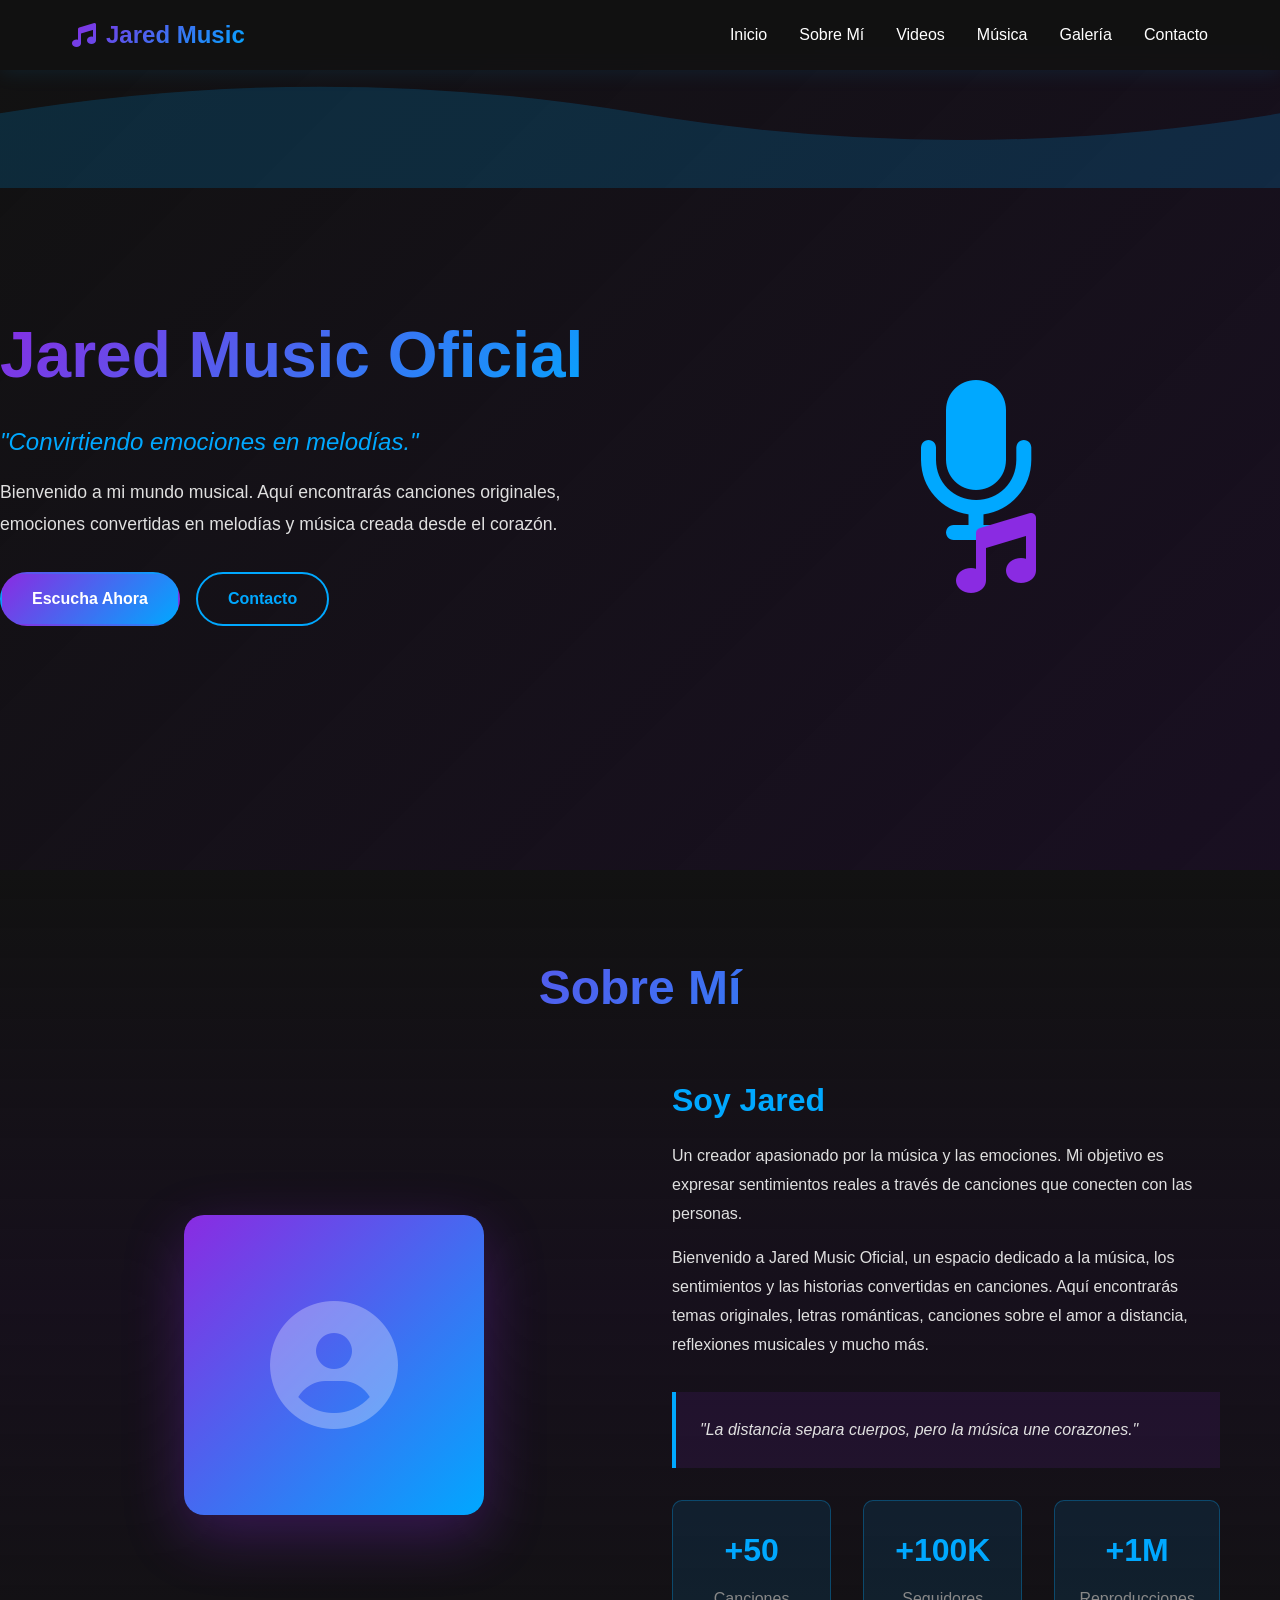
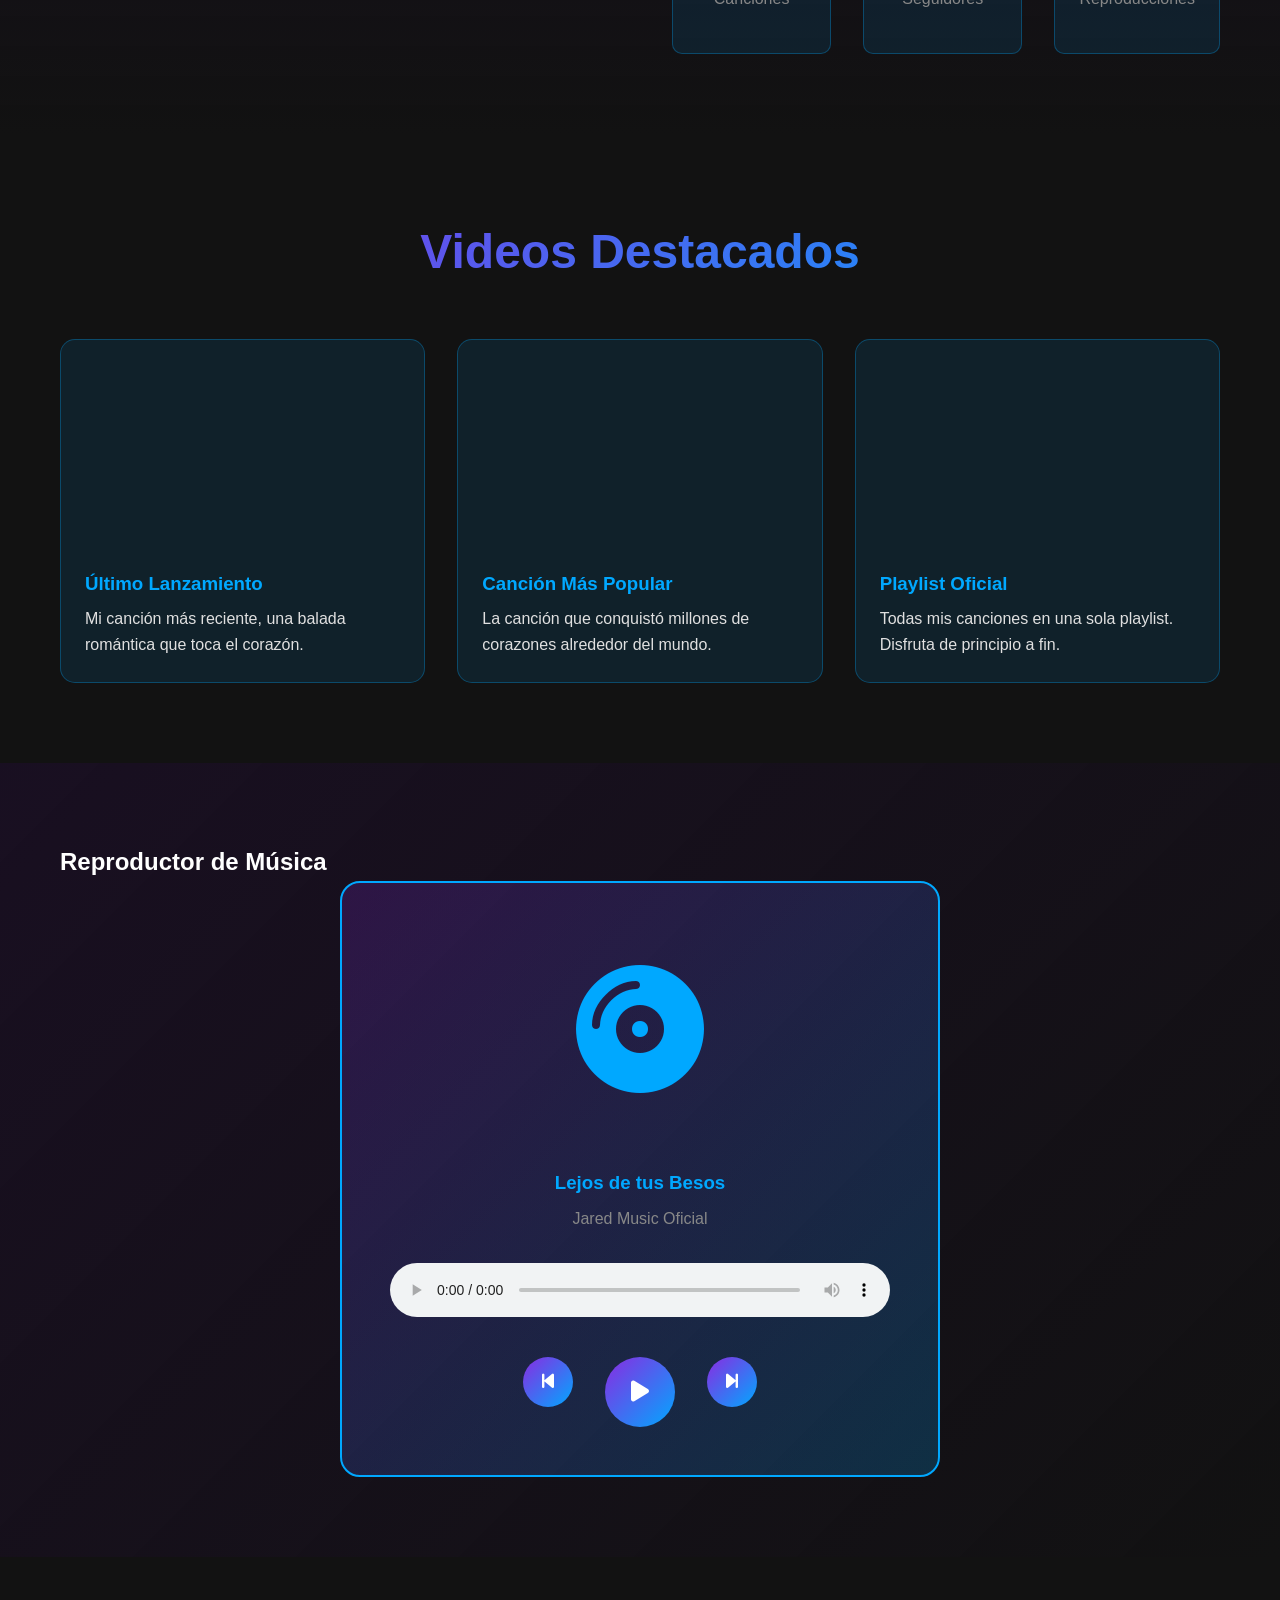
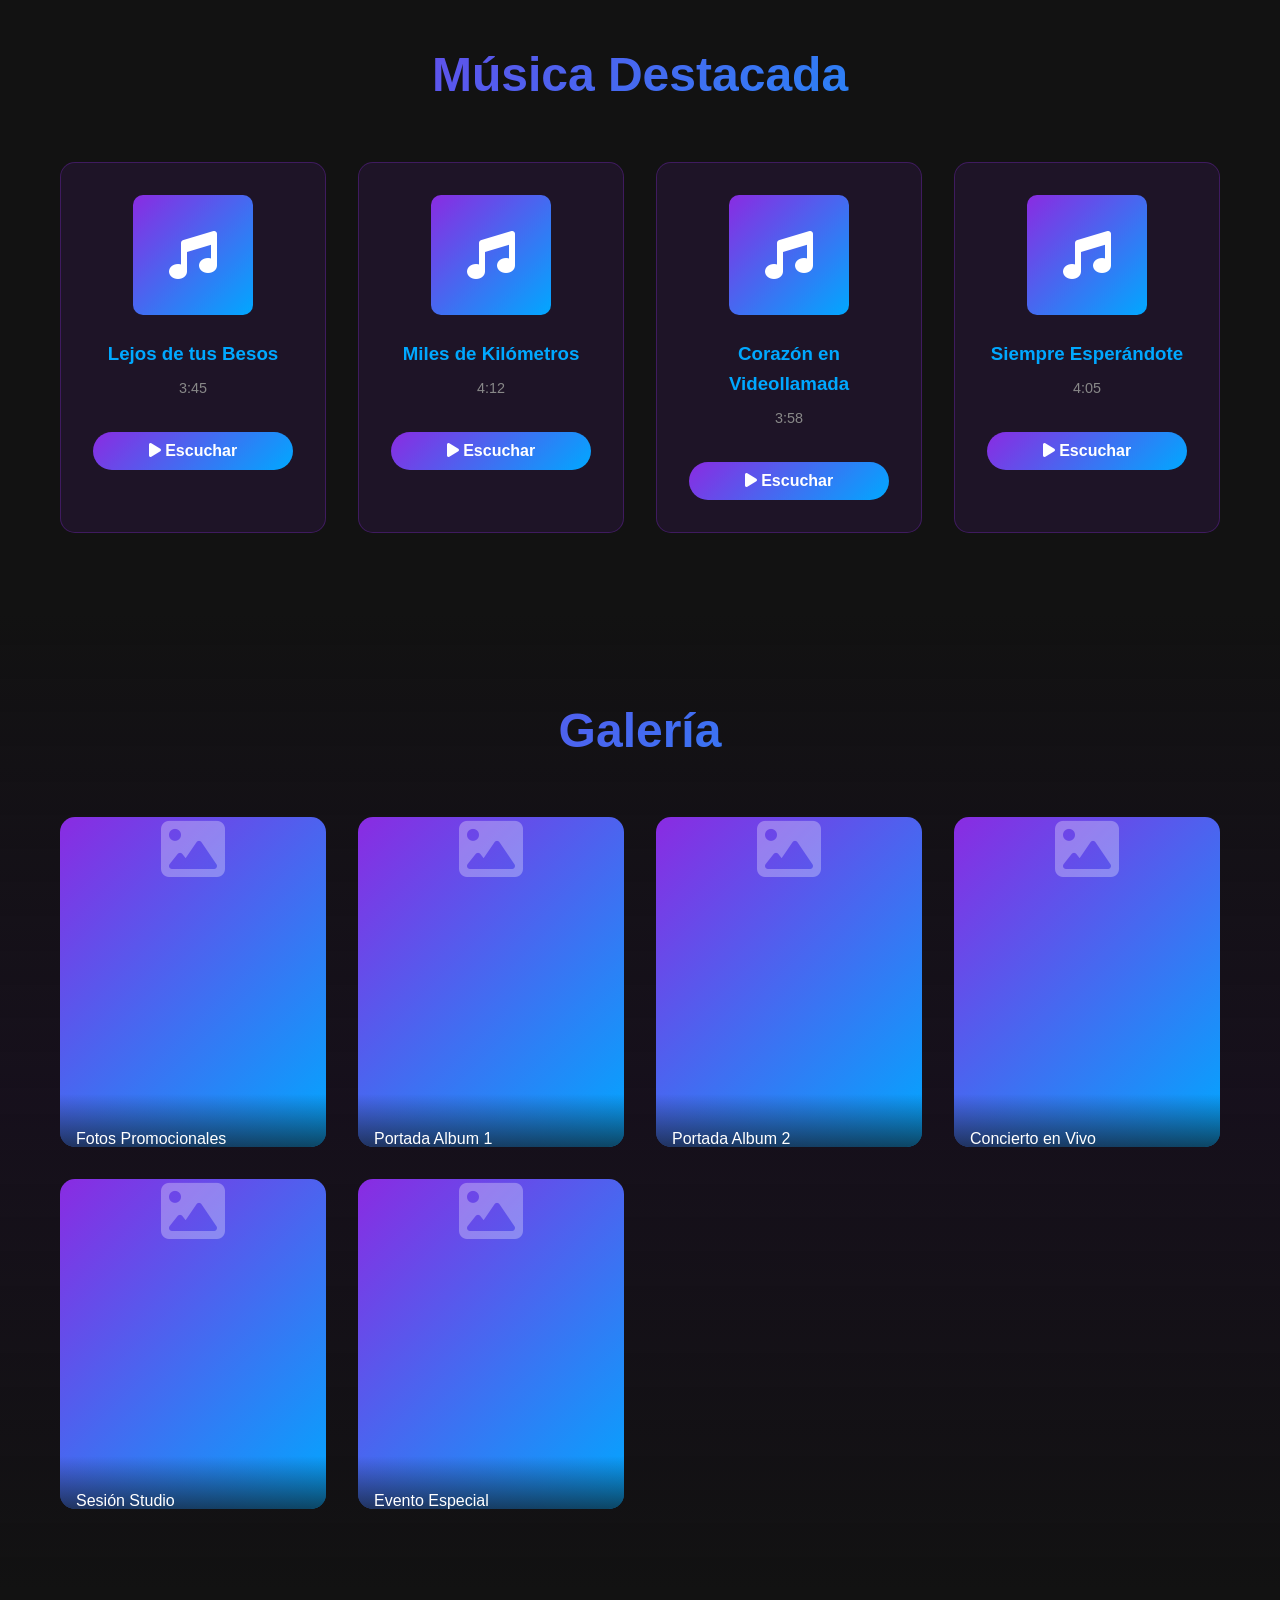
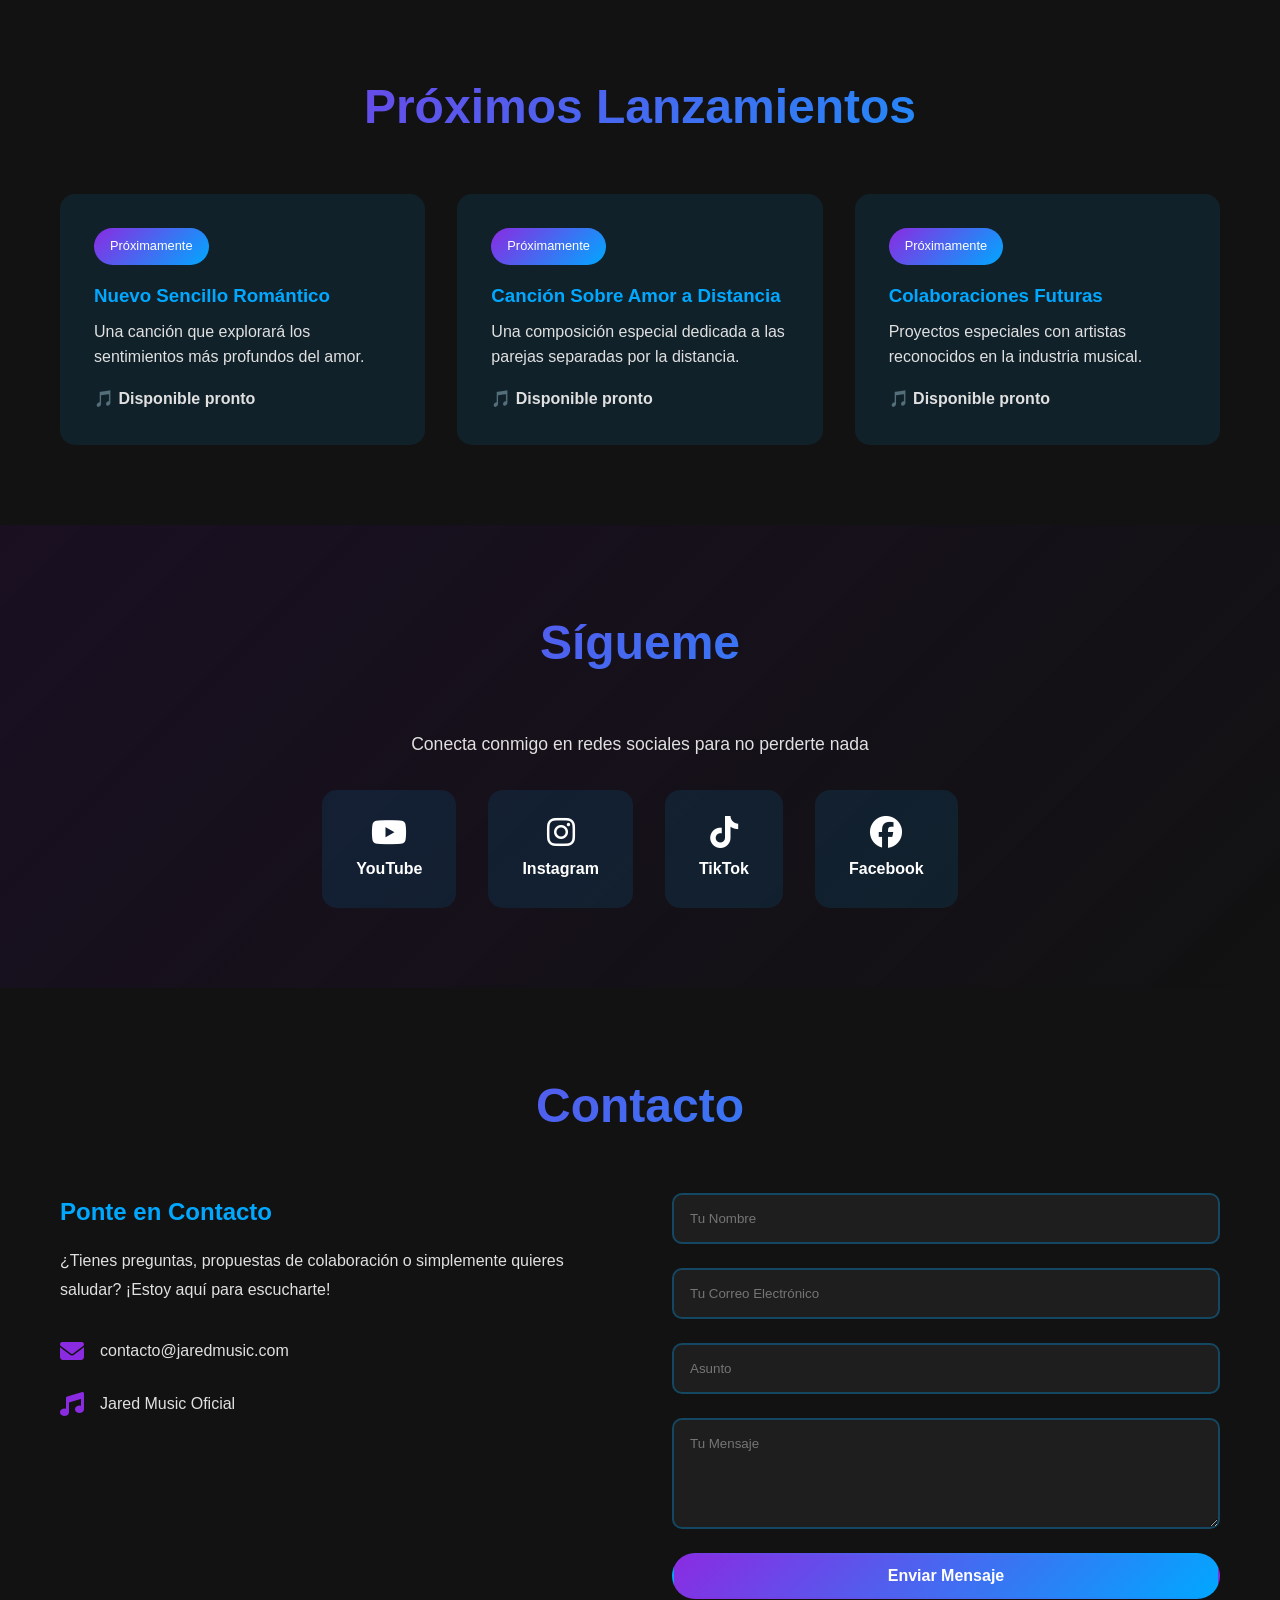
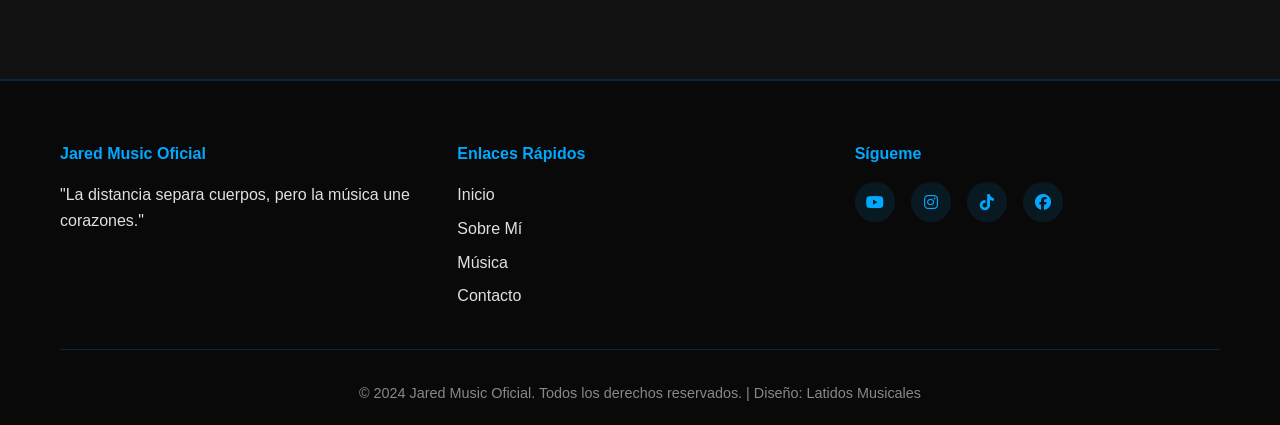
==== jared-music/index.html @ 1f9217c1 "feat: Crear página web completa de Jared Music Oficial con todas las secciones" ====
<!DOCTYPE html>
<html lang="es">
<head>
    <meta charset="UTF-8">
    <meta name="viewport" content="width=device-width, initial-scale=1.0">
    <meta name="description" content="Jared Music Oficial - Convirtiendo emociones en melodías. Música romántica y emotiva.">
    <meta name="keywords" content="música, canciones románticas, jared music, emociones, melodías">
    <meta name="author" content="Jared Music Oficial">
    <meta property="og:title" content="Jared Music Oficial">
    <meta property="og:description" content="Bienvenido a Jared Music Oficial. Un lugar donde cada canción cuenta una historia.">
    <meta property="og:type" content="website">
    <title>Jared Music Oficial - Convirtiendo Emociones en Melodías</title>
    <link rel="stylesheet" href="styles.css">
    <link rel="stylesheet" href="https://cdnjs.cloudflare.com/ajax/libs/font-awesome/6.4.0/css/all.min.css">
</head>
<body>
    <!-- NAVEGACIÓN -->
    <nav class="navbar">
        <div class="navbar-container">
            <div class="logo">
                <i class="fas fa-music"></i>
                <span>Jared Music</span>
            </div>
            <div class="menu-toggle" id="menuToggle">
                <span></span>
                <span></span>
                <span></span>
            </div>
            <ul class="nav-menu" id="navMenu">
                <li><a href="#inicio" class="nav-link">Inicio</a></li>
                <li><a href="#sobre-mi" class="nav-link">Sobre Mí</a></li>
                <li><a href="#videos" class="nav-link">Videos</a></li>
                <li><a href="#musica" class="nav-link">Música</a></li>
                <li><a href="#galeria" class="nav-link">Galería</a></li>
                <li><a href="#contacto" class="nav-link">Contacto</a></li>
            </ul>
        </div>
    </nav>

    <!-- SECCIÓN INICIO -->
    <section id="inicio" class="hero">
        <div class="hero-content">
            <div class="hero-text">
                <h1 class="title">Jared Music Oficial</h1>
                <p class="subtitle">"Convirtiendo emociones en melodías."</p>
                <p class="description">Bienvenido a mi mundo musical. Aquí encontrarás canciones originales, emociones convertidas en melodías y música creada desde el corazón.</p>
                <div class="hero-buttons">
                    <a href="#musica" class="btn btn-primary">Escucha Ahora</a>
                    <a href="#contacto" class="btn btn-secondary">Contacto</a>
                </div>
            </div>
            <div class="hero-visual">
                <div class="music-logo">
                    <i class="fas fa-microphone"></i>
                    <i class="fas fa-music"></i>
                </div>
            </div>
        </div>
        <div class="hero-animation">
            <div class="wave"></div>
            <div class="wave"></div>
            <div class="wave"></div>
        </div>
    </section>

    <!-- SECCIÓN SOBRE MÍ -->
    <section id="sobre-mi" class="about">
        <div class="container">
            <h2>Sobre Mí</h2>
            <div class="about-content">
                <div class="about-image">
                    <div class="placeholder-image">
                        <i class="fas fa-user-circle"></i>
                    </div>
                </div>
                <div class="about-text">
                    <h3>Soy Jared</h3>
                    <p>Un creador apasionado por la música y las emociones. Mi objetivo es expresar sentimientos reales a través de canciones que conecten con las personas.</p>
                    <p>Bienvenido a Jared Music Oficial, un espacio dedicado a la música, los sentimientos y las historias convertidas en canciones. Aquí encontrarás temas originales, letras románticas, canciones sobre el amor a distancia, reflexiones musicales y mucho más.</p>
                    <p class="quote">"La distancia separa cuerpos, pero la música une corazones."</p>
                    <div class="stats">
                        <div class="stat">
                            <h4>+50</h4>
                            <p>Canciones</p>
                        </div>
                        <div class="stat">
                            <h4>+100K</h4>
                            <p>Seguidores</p>
                        </div>
                        <div class="stat">
                            <h4>+1M</h4>
                            <p>Reproducciones</p>
                        </div>
                    </div>
                </div>
            </div>
        </div>
    </section>

    <!-- SECCIÓN VIDEOS DE YOUTUBE -->
    <section id="videos" class="videos">
        <div class="container">
            <h2>Videos Destacados</h2>
            <div class="videos-grid">
                <div class="video-card">
                    <div class="video-wrapper">
                        <iframe width="100%" height="315" src="https://www.youtube.com/embed/dQw4w9WgXcQ" title="Último Lanzamiento" frameborder="0" allow="accelerometer; autoplay; clipboard-write; encrypted-media; gyroscope; picture-in-picture" allowfullscreen></iframe>
                    </div>
                    <h3>Último Lanzamiento</h3>
                    <p>Mi canción más reciente, una balada romántica que toca el corazón.</p>
                </div>
                <div class="video-card">
                    <div class="video-wrapper">
                        <iframe width="100%" height="315" src="https://www.youtube.com/embed/jNQXAC9IVRw" title="Canción Popular" frameborder="0" allow="accelerometer; autoplay; clipboard-write; encrypted-media; gyroscope; picture-in-picture" allowfullscreen></iframe>
                    </div>
                    <h3>Canción Más Popular</h3>
                    <p>La canción que conquistó millones de corazones alrededor del mundo.</p>
                </div>
                <div class="video-card">
                    <div class="video-wrapper">
                        <iframe width="100%" height="315" src="https://www.youtube.com/embed/9bZkp7q19f0" title="Playlist Oficial" frameborder="0" allow="accelerometer; autoplay; clipboard-write; encrypted-media; gyroscope; picture-in-picture" allowfullscreen></iframe>
                    </div>
                    <h3>Playlist Oficial</h3>
                    <p>Todas mis canciones en una sola playlist. Disfruta de principio a fin.</p>
                </div>
            </div>
        </div>
    </section>

    <!-- SECCIÓN REPRODUCTOR DE MÚSICA -->
    <section id="reproductor" class="music-player-section">
        <div class="container">
            <h2>Reproductor de Música</h2>
            <div class="music-player">
                <div class="player-cover">
                    <i class="fas fa-compact-disc"></i>
                </div>
                <div class="player-info">
                    <h3 id="songTitle">Selecciona una canción</h3>
                    <p id="artistName">Jared Music Oficial</p>
                </div>
                <audio id="audioPlayer" controls>
                    <source src="" type="audio/mpeg">
                    Tu navegador no soporta el elemento de audio.
                </audio>
                <div class="player-controls">
                    <button id="prevBtn" class="control-btn"><i class="fas fa-step-backward"></i></button>
                    <button id="playBtn" class="control-btn play-btn"><i class="fas fa-play"></i></button>
                    <button id="nextBtn" class="control-btn"><i class="fas fa-step-forward"></i></button>
                </div>
            </div>
        </div>
    </section>

    <!-- SECCIÓN MÚSICA DESTACADA -->
    <section id="musica" class="featured-music">
        <div class="container">
            <h2>Música Destacada</h2>
            <div class="music-grid">
                <div class="music-card">
                    <div class="music-cover">
                        <i class="fas fa-music"></i>
                    </div>
                    <h3>Lejos de tus Besos</h3>
                    <p class="duration">3:45</p>
                    <button class="btn btn-play" onclick="playSong('Lejos de tus Besos', 1)"><i class="fas fa-play"></i> Escuchar</button>
                </div>
                <div class="music-card">
                    <div class="music-cover">
                        <i class="fas fa-music"></i>
                    </div>
                    <h3>Miles de Kilómetros</h3>
                    <p class="duration">4:12</p>
                    <button class="btn btn-play" onclick="playSong('Miles de Kilómetros', 2)"><i class="fas fa-play"></i> Escuchar</button>
                </div>
                <div class="music-card">
                    <div class="music-cover">
                        <i class="fas fa-music"></i>
                    </div>
                    <h3>Corazón en Videollamada</h3>
                    <p class="duration">3:58</p>
                    <button class="btn btn-play" onclick="playSong('Corazón en Videollamada', 3)"><i class="fas fa-play"></i> Escuchar</button>
                </div>
                <div class="music-card">
                    <div class="music-cover">
                        <i class="fas fa-music"></i>
                    </div>
                    <h3>Siempre Esperándote</h3>
                    <p class="duration">4:05</p>
                    <button class="btn btn-play" onclick="playSong('Siempre Esperándote', 4)"><i class="fas fa-play"></i> Escuchar</button>
                </div>
            </div>
        </div>
    </section>

    <!-- SECCIÓN GALERÍA -->
    <section id="galeria" class="gallery">
        <div class="container">
            <h2>Galería</h2>
            <div class="gallery-grid">
                <div class="gallery-item">
                    <div class="gallery-image">
                        <i class="fas fa-image"></i>
                    </div>
                    <p>Fotos Promocionales</p>
                </div>
                <div class="gallery-item">
                    <div class="gallery-image">
                        <i class="fas fa-image"></i>
                    </div>
                    <p>Portada Album 1</p>
                </div>
                <div class="gallery-item">
                    <div class="gallery-image">
                        <i class="fas fa-image"></i>
                    </div>
                    <p>Portada Album 2</p>
                </div>
                <div class="gallery-item">
                    <div class="gallery-image">
                        <i class="fas fa-image"></i>
                    </div>
                    <p>Concierto en Vivo</p>
                </div>
                <div class="gallery-item">
                    <div class="gallery-image">
                        <i class="fas fa-image"></i>
                    </div>
                    <p>Sesión Studio</p>
                </div>
                <div class="gallery-item">
                    <div class="gallery-image">
                        <i class="fas fa-image"></i>
                    </div>
                    <p>Evento Especial</p>
                </div>
            </div>
        </div>
    </section>

    <!-- SECCIÓN PRÓXIMOS LANZAMIENTOS -->
    <section id="proximos" class="upcoming">
        <div class="container">
            <h2>Próximos Lanzamientos</h2>
            <div class="upcoming-grid">
                <div class="upcoming-card">
                    <div class="date">Próximamente</div>
                    <h3>Nuevo Sencillo Romántico</h3>
                    <p>Una canción que explorará los sentimientos más profundos del amor.</p>
                    <p class="coming-soon">🎵 Disponible pronto</p>
                </div>
                <div class="upcoming-card">
                    <div class="date">Próximamente</div>
                    <h3>Canción Sobre Amor a Distancia</h3>
                    <p>Una composición especial dedicada a las parejas separadas por la distancia.</p>
                    <p class="coming-soon">🎵 Disponible pronto</p>
                </div>
                <div class="upcoming-card">
                    <div class="date">Próximamente</div>
                    <h3>Colaboraciones Futuras</h3>
                    <p>Proyectos especiales con artistas reconocidos en la industria musical.</p>
                    <p class="coming-soon">🎵 Disponible pronto</p>
                </div>
            </div>
        </div>
    </section>

    <!-- SECCIÓN REDES SOCIALES -->
    <section id="redes" class="social">
        <div class="container">
            <h2>Sígueme</h2>
            <p class="subtitle">Conecta conmigo en redes sociales para no perderte nada</p>
            <div class="social-links">
                <a href="https://youtube.com" target="_blank" class="social-btn youtube">
                    <i class="fab fa-youtube"></i>
                    <span>YouTube</span>
                </a>
                <a href="https://instagram.com" target="_blank" class="social-btn instagram">
                    <i class="fab fa-instagram"></i>
                    <span>Instagram</span>
                </a>
                <a href="https://tiktok.com" target="_blank" class="social-btn tiktok">
                    <i class="fab fa-tiktok"></i>
                    <span>TikTok</span>
                </a>
                <a href="https://facebook.com" target="_blank" class="social-btn facebook">
                    <i class="fab fa-facebook"></i>
                    <span>Facebook</span>
                </a>
            </div>
        </div>
    </section>

    <!-- SECCIÓN CONTACTO -->
    <section id="contacto" class="contact">
        <div class="container">
            <h2>Contacto</h2>
            <div class="contact-content">
                <div class="contact-info">
                    <h3>Ponte en Contacto</h3>
                    <p>¿Tienes preguntas, propuestas de colaboración o simplemente quieres saludar? ¡Estoy aquí para escucharte!</p>
                    <div class="contact-details">
                        <div class="detail">
                            <i class="fas fa-envelope"></i>
                            <p>contacto@jaredmusic.com</p>
                        </div>
                        <div class="detail">
                            <i class="fas fa-music"></i>
                            <p>Jared Music Oficial</p>
                        </div>
                    </div>
                </div>
                <form class="contact-form" id="contactForm">
                    <div class="form-group">
                        <input type="text" placeholder="Tu Nombre" required>
                    </div>
                    <div class="form-group">
                        <input type="email" placeholder="Tu Correo Electrónico" required>
                    </div>
                    <div class="form-group">
                        <input type="text" placeholder="Asunto">
                    </div>
                    <div class="form-group">
                        <textarea placeholder="Tu Mensaje" rows="5" required></textarea>
                    </div>
                    <button type="submit" class="btn btn-primary">Enviar Mensaje</button>
                </form>
            </div>
        </div>
    </section>

    <!-- PIE DE PÁGINA -->
    <footer class="footer">
        <div class="container">
            <div class="footer-content">
                <div class="footer-section">
                    <h4>Jared Music Oficial</h4>
                    <p>"La distancia separa cuerpos, pero la música une corazones."</p>
                </div>
                <div class="footer-section">
                    <h4>Enlaces Rápidos</h4>
                    <ul>
                        <li><a href="#inicio">Inicio</a></li>
                        <li><a href="#sobre-mi">Sobre Mí</a></li>
                        <li><a href="#musica">Música</a></li>
                        <li><a href="#contacto">Contacto</a></li>
                    </ul>
                </div>
                <div class="footer-section">
                    <h4>Sígueme</h4>
                    <div class="footer-social">
                        <a href="https://youtube.com" target="_blank"><i class="fab fa-youtube"></i></a>
                        <a href="https://instagram.com" target="_blank"><i class="fab fa-instagram"></i></a>
                        <a href="https://tiktok.com" target="_blank"><i class="fab fa-tiktok"></i></a>
                        <a href="https://facebook.com" target="_blank"><i class="fab fa-facebook"></i></a>
                    </div>
                </div>
            </div>
            <div class="footer-bottom">
                <p>&copy; 2024 Jared Music Oficial. Todos los derechos reservados. | Diseño: Latidos Musicales</p>
            </div>
        </div>
    </footer>

    <script src="script.js"></script>
</body>
</html>
---- jared-music/styles.css ----
/* ===== VARIABLES GLOBALES ===== */
:root {
    --primary-dark: #121212;
    --primary-black: #0a0a0a;
    --accent-blue: #00A8FF;
    --accent-purple: #8A2BE2;
    --text-white: #FFFFFF;
    --text-light: #e0e0e0;
    --text-muted: #888888;
    --gradient-primary: linear-gradient(135deg, #8A2BE2, #00A8FF);
    --transition: all 0.3s ease;
}

/* ===== RESET Y ESTILOS BASE ===== */
* {
    margin: 0;
    padding: 0;
    box-sizing: border-box;
}

html {
    scroll-behavior: smooth;
}

body {
    font-family: 'Segoe UI', Tahoma, Geneva, Verdana, sans-serif;
    background-color: var(--primary-dark);
    color: var(--text-white);
    line-height: 1.6;
    overflow-x: hidden;
}

.container {
    max-width: 1200px;
    margin: 0 auto;
    padding: 0 20px;
}

/* ===== NAVEGACIÓN ===== */
.navbar {
    position: fixed;
    top: 0;
    width: 100%;
    background: rgba(18, 18, 18, 0.95);
    backdrop-filter: blur(10px);
    z-index: 1000;
    box-shadow: 0 2px 20px rgba(0, 168, 255, 0.1);
}

.navbar-container {
    display: flex;
    justify-content: space-between;
    align-items: center;
    padding: 1rem 2rem;
    max-width: 1200px;
    margin: 0 auto;
}

.logo {
    display: flex;
    align-items: center;
    gap: 10px;
    font-size: 1.5rem;
    font-weight: bold;
    background: var(--gradient-primary);
    -webkit-background-clip: text;
    -webkit-text-fill-color: transparent;
    background-clip: text;
}

.logo i {
    color: var(--accent-blue);
}

.nav-menu {
    display: flex;
    list-style: none;
    gap: 2rem;
}

.nav-link {
    color: var(--text-white);
    text-decoration: none;
    transition: var(--transition);
    font-weight: 500;
    position: relative;
}

.nav-link::after {
    content: '';
    position: absolute;
    bottom: -5px;
    left: 0;
    width: 0;
    height: 2px;
    background: var(--gradient-primary);
    transition: var(--transition);
}

.nav-link:hover::after {
    width: 100%;
}

.menu-toggle {
    display: none;
    flex-direction: column;
    cursor: pointer;
}

.menu-toggle span {
    width: 25px;
    height: 3px;
    background: var(--accent-blue);
    margin: 5px 0;
    transition: var(--transition);
}

/* ===== SECCIÓN HERO ===== */
.hero {
    margin-top: 60px;
    min-height: 90vh;
    background: linear-gradient(135deg, rgba(18, 18, 18, 1) 0%, rgba(42, 10, 70, 0.3) 100%);
    display: flex;
    align-items: center;
    justify-content: center;
    position: relative;
    overflow: hidden;
}

.hero-content {
    display: grid;
    grid-template-columns: 1fr 1fr;
    gap: 4rem;
    align-items: center;
    position: relative;
    z-index: 2;
}

.hero-text h1 {
    font-size: 4rem;
    margin-bottom: 1rem;
    background: var(--gradient-primary);
    -webkit-background-clip: text;
    -webkit-text-fill-color: transparent;
    background-clip: text;
    animation: fadeInDown 0.8s ease;
}

.hero-text .subtitle {
    font-size: 1.5rem;
    color: var(--accent-blue);
    margin-bottom: 1rem;
    font-style: italic;
}

.hero-text .description {
    font-size: 1.1rem;
    color: var(--text-light);
    margin-bottom: 2rem;
    line-height: 1.8;
}

.hero-buttons {
    display: flex;
    gap: 1rem;
    flex-wrap: wrap;
}

.btn {
    padding: 12px 30px;
    border: 2px solid transparent;
    border-radius: 50px;
    font-size: 1rem;
    font-weight: bold;
    cursor: pointer;
    transition: var(--transition);
    text-decoration: none;
    display: inline-block;
    text-align: center;
}

.btn-primary {
    background: var(--gradient-primary);
    color: var(--text-white);
}

.btn-primary:hover {
    transform: translateY(-3px);
    box-shadow: 0 10px 30px rgba(138, 43, 226, 0.4);
}

.btn-secondary {
    border: 2px solid var(--accent-blue);
    color: var(--accent-blue);
    background: transparent;
}

.btn-secondary:hover {
    background: var(--accent-blue);
    color: var(--primary-dark);
}

.hero-visual {
    display: flex;
    justify-content: center;
    align-items: center;
}

.music-logo {
    font-size: 10rem;
    position: relative;
    animation: float 3s ease-in-out infinite;
}

.music-logo i:first-child {
    color: var(--accent-blue);
    animation: pulse 2s ease-in-out infinite;
}

.music-logo i:last-child {
    color: var(--accent-purple);
    position: absolute;
    font-size: 5rem;
    right: 0;
    bottom: 0;
    animation: pulse 2s ease-in-out 0.5s infinite;
}

.wave {
    position: absolute;
    width: 100%;
    height: 100%;
    top: 0;
    left: 0;
    background: url('data:image/svg+xml,<svg xmlns="http://www.w3.org/2000/svg" viewBox="0 0 1200 120"><path d="M0,50 Q300,0 600,50 T1200,50 L1200,120 L0,120 Z" fill="rgba(0,168,255,0.1)"/></svg>');
    background-repeat: repeat-x;
    animation: wave 8s linear infinite;
}

.wave:nth-child(2) {
    animation: wave 10s linear infinite reverse;
    opacity: 0.5;
}

.wave:nth-child(3) {
    animation: wave 12s linear infinite;
    opacity: 0.3;
}

/* ===== SECCIÓN SOBRE MÍ ===== */
.about {
    padding: 80px 0;
    background: linear-gradient(180deg, var(--primary-dark) 0%, rgba(42, 10, 70, 0.2) 50%, var(--primary-dark) 100%);
}

.about h2, .featured-music h2, .gallery h2, .upcoming h2, .social h2, .contact h2, .videos h2 {
    font-size: 3rem;
    margin-bottom: 3rem;
    text-align: center;
    background: var(--gradient-primary);
    -webkit-background-clip: text;
    -webkit-text-fill-color: transparent;
    background-clip: text;
}

.about-content {
    display: grid;
    grid-template-columns: 1fr 1fr;
    gap: 4rem;
    align-items: center;
}

.about-image {
    display: flex;
    justify-content: center;
}

.placeholder-image {
    width: 300px;
    height: 300px;
    border-radius: 20px;
    background: linear-gradient(135deg, var(--accent-purple), var(--accent-blue));
    display: flex;
    align-items: center;
    justify-content: center;
    font-size: 8rem;
    color: rgba(255, 255, 255, 0.3);
    box-shadow: 0 20px 60px rgba(138, 43, 226, 0.3);
    animation: float 3s ease-in-out infinite;
}

.about-text h3 {
    font-size: 2rem;
    margin-bottom: 1rem;
    color: var(--accent-blue);
}

.about-text p {
    color: var(--text-light);
    margin-bottom: 1rem;
    line-height: 1.8;
}

.quote {
    font-style: italic;
    color: var(--accent-purple);
    padding: 1.5rem;
    border-left: 4px solid var(--accent-blue);
    background: rgba(138, 43, 226, 0.1);
    margin: 2rem 0;
}

.stats {
    display: grid;
    grid-template-columns: repeat(3, 1fr);
    gap: 2rem;
    margin-top: 2rem;
}

.stat {
    text-align: center;
    padding: 1.5rem;
    background: rgba(0, 168, 255, 0.1);
    border-radius: 10px;
    border: 1px solid rgba(0, 168, 255, 0.3);
}

.stat h4 {
    font-size: 2rem;
    color: var(--accent-blue);
    margin-bottom: 0.5rem;
}

.stat p {
    color: var(--text-muted);
}

/* ===== SECCIÓN VIDEOS ===== */
.videos {
    padding: 80px 0;
    background: var(--primary-dark);
}

.videos-grid {
    display: grid;
    grid-template-columns: repeat(auto-fit, minmax(350px, 1fr));
    gap: 2rem;
}

.video-card {
    background: rgba(0, 168, 255, 0.1);
    border-radius: 15px;
    overflow: hidden;
    border: 1px solid rgba(0, 168, 255, 0.3);
    transition: var(--transition);
}

.video-card:hover {
    transform: translateY(-10px);
    box-shadow: 0 20px 40px rgba(0, 168, 255, 0.2);
    border-color: var(--accent-blue);
}

.video-wrapper {
    position: relative;
    width: 100%;
    padding-bottom: 56.25%;
    height: 0;
    overflow: hidden;
}

.video-wrapper iframe {
    position: absolute;
    top: 0;
    left: 0;
    width: 100%;
    height: 100%;
}

.video-card h3 {
    padding: 1.5rem 1.5rem 0.5rem;
    color: var(--accent-blue);
}

.video-card p {
    padding: 0 1.5rem 1.5rem;
    color: var(--text-light);
}

/* ===== SECCIÓN REPRODUCTOR ===== */
.music-player-section {
    padding: 80px 0;
    background: linear-gradient(135deg, rgba(42, 10, 70, 0.3) 0%, var(--primary-dark) 100%);
}

.music-player {
    background: linear-gradient(135deg, rgba(138, 43, 226, 0.2), rgba(0, 168, 255, 0.2));
    border: 2px solid var(--accent-blue);
    border-radius: 20px;
    padding: 3rem;
    max-width: 600px;
    margin: 0 auto;
    text-align: center;
}

.player-cover {
    font-size: 8rem;
    color: var(--accent-blue);
    margin-bottom: 2rem;
    animation: spin 20s linear infinite;
}

.player-info {
    margin-bottom: 2rem;
}

.player-info h3 {
    color: var(--accent-blue);
    margin-bottom: 0.5rem;
}

.player-info p {
    color: var(--text-muted);
}

#audioPlayer {
    width: 100%;
    margin-bottom: 2rem;
}

.player-controls {
    display: flex;
    justify-content: center;
    gap: 2rem;
}

.control-btn {
    background: var(--gradient-primary);
    border: none;
    color: white;
    width: 50px;
    height: 50px;
    border-radius: 50%;
    cursor: pointer;
    font-size: 1.2rem;
    transition: var(--transition);
}

.control-btn:hover {
    transform: scale(1.1);
}

.control-btn.play-btn {
    width: 70px;
    height: 70px;
    font-size: 1.5rem;
}

/* ===== SECCIÓN MÚSICA DESTACADA ===== */
.featured-music {
    padding: 80px 0;
    background: var(--primary-dark);
}

.music-grid {
    display: grid;
    grid-template-columns: repeat(auto-fit, minmax(200px, 1fr));
    gap: 2rem;
}

.music-card {
    background: rgba(138, 43, 226, 0.1);
    border: 1px solid rgba(138, 43, 226, 0.3);
    border-radius: 15px;
    padding: 2rem;
    text-align: center;
    transition: var(--transition);
}

.music-card:hover {
    transform: translateY(-10px);
    border-color: var(--accent-purple);
    box-shadow: 0 20px 40px rgba(138, 43, 226, 0.2);
}

.music-cover {
    width: 120px;
    height: 120px;
    background: var(--gradient-primary);
    border-radius: 10px;
    display: flex;
    align-items: center;
    justify-content: center;
    font-size: 3rem;
    margin: 0 auto 1.5rem;
    animation: float 3s ease-in-out infinite;
}

.music-card h3 {
    color: var(--accent-blue);
    margin-bottom: 0.5rem;
}

.duration {
    color: var(--text-muted);
    font-size: 0.9rem;
    margin-bottom: 1rem;
}

.btn-play {
    width: 100%;
    margin-top: 1rem;
    background: linear-gradient(135deg, var(--accent-purple), var(--accent-blue));
    border: none;
    color: white;
    padding: 10px 20px;
    border-radius: 25px;
    cursor: pointer;
    transition: var(--transition);
}

.btn-play:hover {
    transform: scale(1.05);
}

/* ===== SECCIÓN GALERÍA ===== */
.gallery {
    padding: 80px 0;
    background: linear-gradient(180deg, var(--primary-dark) 0%, rgba(42, 10, 70, 0.2) 50%, var(--primary-dark) 100%);
}

.gallery-grid {
    display: grid;
    grid-template-columns: repeat(auto-fit, minmax(250px, 1fr));
    gap: 2rem;
}

.gallery-item {
    position: relative;
    border-radius: 15px;
    overflow: hidden;
    cursor: pointer;
    group: "gallery";
}

.gallery-image {
    width: 100%;
    padding-bottom: 100%;
    background: linear-gradient(135deg, var(--accent-purple), var(--accent-blue));
    display: flex;
    align-items: center;
    justify-content: center;
    font-size: 4rem;
    color: rgba(255, 255, 255, 0.3);
    transition: var(--transition);
    position: relative;
}

.gallery-item:hover .gallery-image {
    transform: scale(1.1);
    filter: brightness(1.2);
}

.gallery-item p {
    position: absolute;
    bottom: 0;
    left: 0;
    right: 0;
    background: linear-gradient(transparent, rgba(18, 18, 18, 0.9));
    padding: 2rem 1rem 1rem;
    color: var(--text-white);
    transform: translateY(20px);
    transition: var(--transition);
}

.gallery-item:hover p {
    transform: translateY(0);
}

/* ===== SECCIÓN PRÓXIMOS LANZAMIENTOS ===== */
.upcoming {
    padding: 80px 0;
    background: var(--primary-dark);
}

.upcoming-grid {
    display: grid;
    grid-template-columns: repeat(auto-fit, minmax(300px, 1fr));
    gap: 2rem;
}

.upcoming-card {
    background: rgba(0, 168, 255, 0.1);
    border: 2px solid transparent;
    border-radius: 15px;
    padding: 2rem;
    position: relative;
    transition: var(--transition);
}

.upcoming-card:hover {
    border-color: var(--accent-blue);
    transform: translateY(-10px);
    box-shadow: 0 20px 40px rgba(0, 168, 255, 0.2);
}

.upcoming-card .date {
    display: inline-block;
    background: var(--gradient-primary);
    color: white;
    padding: 0.5rem 1rem;
    border-radius: 20px;
    font-size: 0.8rem;
    margin-bottom: 1rem;
}

.upcoming-card h3 {
    color: var(--accent-blue);
    margin-bottom: 0.5rem;
}

.upcoming-card p {
    color: var(--text-light);
    line-height: 1.6;
}

.coming-soon {
    margin-top: 1rem;
    color: var(--accent-purple);
    font-weight: bold;
}

/* ===== SECCIÓN REDES SOCIALES ===== */
.social {
    padding: 80px 0;
    background: linear-gradient(135deg, rgba(42, 10, 70, 0.3) 0%, var(--primary-dark) 100%);
}

.social .subtitle {
    text-align: center;
    color: var(--text-light);
    margin-bottom: 2rem;
    font-size: 1.1rem;
}

.social-links {
    display: flex;
    justify-content: center;
    gap: 2rem;
    flex-wrap: wrap;
}

.social-btn {
    display: flex;
    flex-direction: column;
    align-items: center;
    gap: 0.5rem;
    padding: 1.5rem 2rem;
    background: rgba(0, 168, 255, 0.1);
    border: 2px solid transparent;
    border-radius: 15px;
    color: var(--text-white);
    text-decoration: none;
    transition: var(--transition);
    font-weight: bold;
}

.social-btn i {
    font-size: 2rem;
}

.social-btn:hover {
    transform: translateY(-10px);
    border-color: var(--accent-blue);
}

.social-btn.youtube:hover {
    background: rgba(255, 0, 0, 0.2);
}

.social-btn.instagram:hover {
    background: rgba(229, 45, 168, 0.2);
}

.social-btn.tiktok:hover {
    background: rgba(0, 0, 0, 0.2);
}

.social-btn.facebook:hover {
    background: rgba(59, 89, 152, 0.2);
}

/* ===== SECCIÓN CONTACTO ===== */
.contact {
    padding: 80px 0;
    background: var(--primary-dark);
}

.contact-content {
    display: grid;
    grid-template-columns: 1fr 1fr;
    gap: 4rem;
}

.contact-info h3 {
    font-size: 1.5rem;
    color: var(--accent-blue);
    margin-bottom: 1rem;
}

.contact-info p {
    color: var(--text-light);
    line-height: 1.8;
    margin-bottom: 2rem;
}

.contact-details {
    display: flex;
    flex-direction: column;
    gap: 1.5rem;
}

.detail {
    display: flex;
    align-items: center;
    gap: 1rem;
}

.detail i {
    font-size: 1.5rem;
    color: var(--accent-purple);
}

.detail p {
    margin: 0;
}

.contact-form {
    display: flex;
    flex-direction: column;
    gap: 1.5rem;
}

.form-group {
    display: flex;
    flex-direction: column;
}

.contact-form input,
.contact-form textarea {
    padding: 1rem;
    border: 2px solid rgba(0, 168, 255, 0.3);
    background: rgba(255, 255, 255, 0.05);
    color: var(--text-white);
    border-radius: 10px;
    font-family: inherit;
    transition: var(--transition);
}

.contact-form input:focus,
.contact-form textarea:focus {
    outline: none;
    border-color: var(--accent-blue);
    box-shadow: 0 0 10px rgba(0, 168, 255, 0.3);
}

.contact-form textarea {
    resize: vertical;
}

/* ===== PIE DE PÁGINA ===== */
.footer {
    background: rgba(0, 0, 0, 0.5);
    border-top: 2px solid rgba(0, 168, 255, 0.2);
    padding: 60px 0 20px;
}

.footer-content {
    display: grid;
    grid-template-columns: repeat(auto-fit, minmax(250px, 1fr));
    gap: 2rem;
    margin-bottom: 2rem;
}

.footer-section h4 {
    color: var(--accent-blue);
    margin-bottom: 1rem;
}

.footer-section p,
.footer-section ul {
    color: var(--text-light);
}

.footer-section ul {
    list-style: none;
}

.footer-section ul li {
    margin-bottom: 0.5rem;
}

.footer-section ul li a {
    color: var(--text-light);
    text-decoration: none;
    transition: var(--transition);
}

.footer-section ul li a:hover {
    color: var(--accent-blue);
}

.footer-social {
    display: flex;
    gap: 1rem;
}

.footer-social a {
    display: flex;
    align-items: center;
    justify-content: center;
    width: 40px;
    height: 40px;
    background: rgba(0, 168, 255, 0.1);
    border-radius: 50%;
    color: var(--accent-blue);
    text-decoration: none;
    transition: var(--transition);
}

.footer-social a:hover {
    background: var(--gradient-primary);
    transform: translateY(-5px);
}

.footer-bottom {
    text-align: center;
    padding-top: 2rem;
    border-top: 1px solid rgba(0, 168, 255, 0.2);
    color: var(--text-muted);
    font-size: 0.9rem;
}

/* ===== ANIMACIONES ===== */
@keyframes fadeInDown {
    from {
        opacity: 0;
        transform: translateY(-30px);
    }
    to {
        opacity: 1;
        transform: translateY(0);
    }
}

@keyframes float {
    0%, 100% {
        transform: translateY(0px);
    }
    50% {
        transform: translateY(-20px);
    }
}

@keyframes pulse {
    0%, 100% {
        opacity: 1;
        transform: scale(1);
    }
    50% {
        opacity: 0.7;
        transform: scale(1.1);
    }
}

@keyframes wave {
    0% {
        transform: translateX(0);
    }
    100% {
        transform: translateX(1200px);
    }
}

@keyframes spin {
    from {
        transform: rotate(0deg);
    }
    to {
        transform: rotate(360deg);
    }
}

/* ===== RESPONSIVO - TABLET ===== */
@media (max-width: 768px) {
    .nav-menu {
        gap: 1rem;
        font-size: 0.9rem;
    }

    .hero-text h1 {
        font-size: 2.5rem;
    }

    .hero-content {
        grid-template-columns: 1fr;
        gap: 2rem;
    }

    .music-logo {
        font-size: 6rem;
    }

    .about-content,
    .contact-content {
        grid-template-columns: 1fr;
    }

    .stats {
        grid-template-columns: 1fr;
    }

    .about h2, .featured-music h2, .gallery h2, .upcoming h2, .social h2, .contact h2, .videos h2 {
        font-size: 2rem;
    }
}

/* ===== RESPONSIVO - MÓVIL ===== */
@media (max-width: 480px) {
    .navbar-container {
        padding: 0.5rem 1rem;
    }

    .menu-toggle {
        display: flex;
    }

    .nav-menu {
        position: fixed;
        left: -100%;
        top: 60px;
        flex-direction: column;
        background-color: var(--primary-dark);
        width: 100%;
        text-align: center;
        transition: 0.3s;
        gap: 0;
        padding: 2rem 0;
    }

    .nav-menu.active {
        left: 0;
    }

    .nav-link {
        padding: 1rem;
        display: block;
    }

    .nav-link::after {
        display: none;
    }

    .hero {
        margin-top: 50px;
        min-height: 80vh;
    }

    .hero-text h1 {
        font-size: 1.8rem;
    }

    .hero-text .subtitle {
        font-size: 1.1rem;
    }

    .music-logo {
        font-size: 4rem;
    }

    .music-logo i:last-child {
        font-size: 2.5rem;
    }

    .hero-buttons {
        flex-direction: column;
        gap: 0.5rem;
    }

    .btn {
        width: 100%;
    }

    .about h2, .featured-music h2, .gallery h2, .upcoming h2, .social h2, .contact h2, .videos h2 {
        font-size: 1.5rem;
        margin-bottom: 1.5rem;
    }

    .about, .featured-music, .gallery, .upcoming, .videos {
        padding: 40px 0;
    }

    .videos-grid, .music-grid, .gallery-grid, .upcoming-grid {
        grid-template-columns: 1fr;
    }

    .contact-content {
        gap: 2rem;
    }

    .music-player {
        padding: 1.5rem;
    }

    .player-cover {
        font-size: 5rem;
    }

    .social-links {
        gap: 1rem;
        flex-direction: column;
    }

    .social-btn {
        width: 100%;
    }

    .footer-content {
        grid-template-columns: 1fr;
    }
}
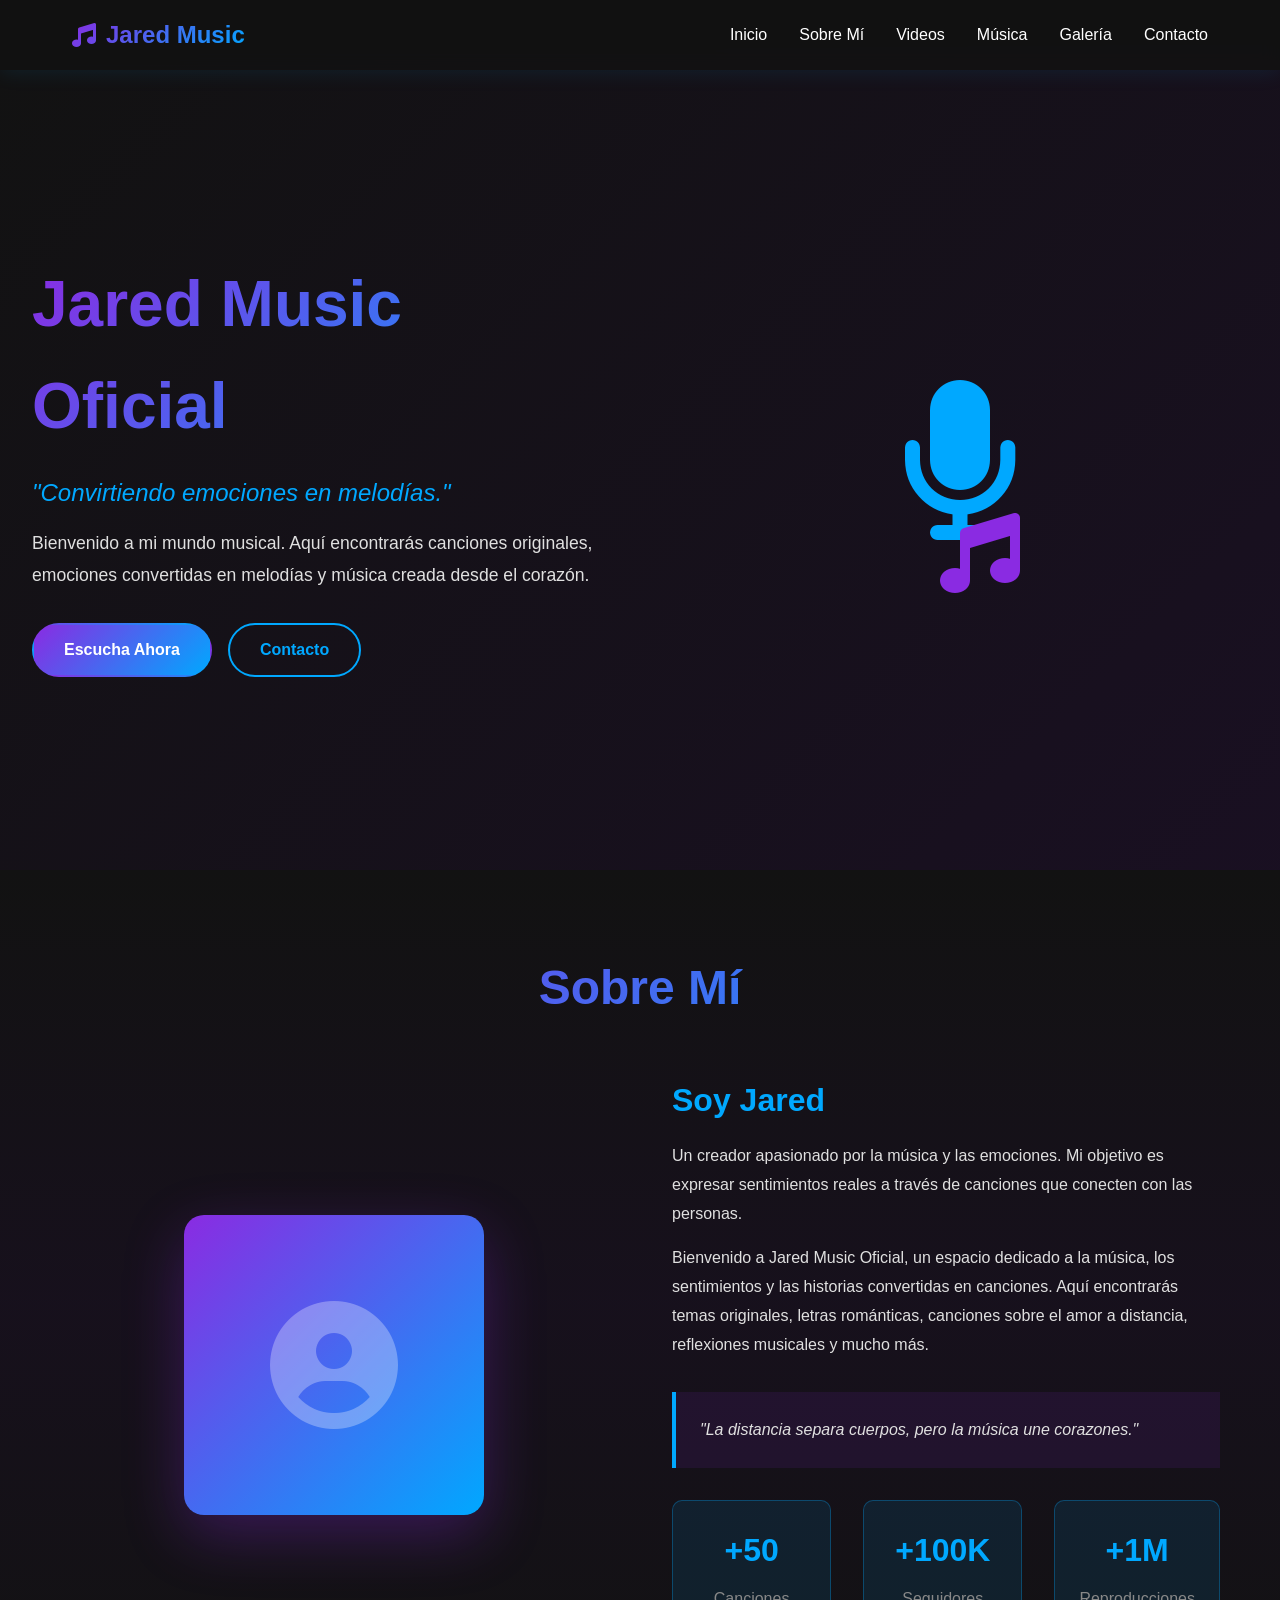
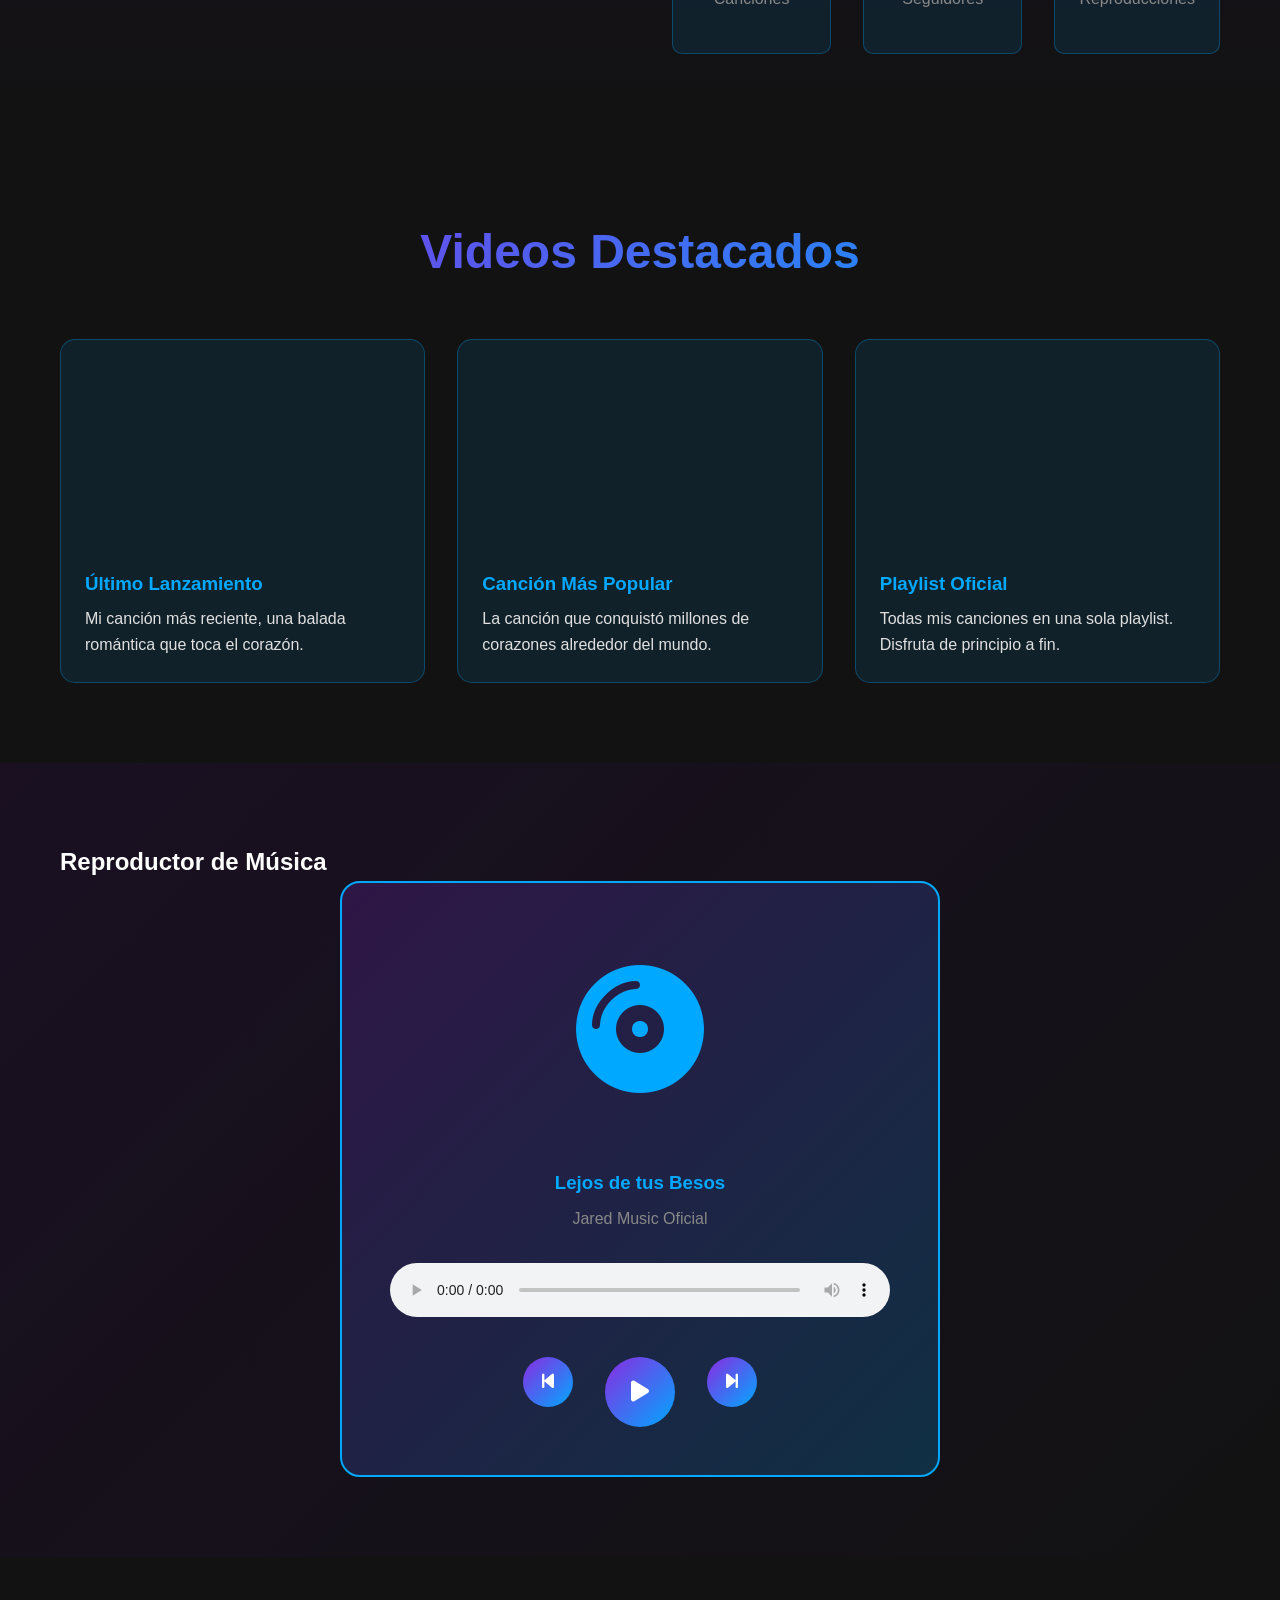
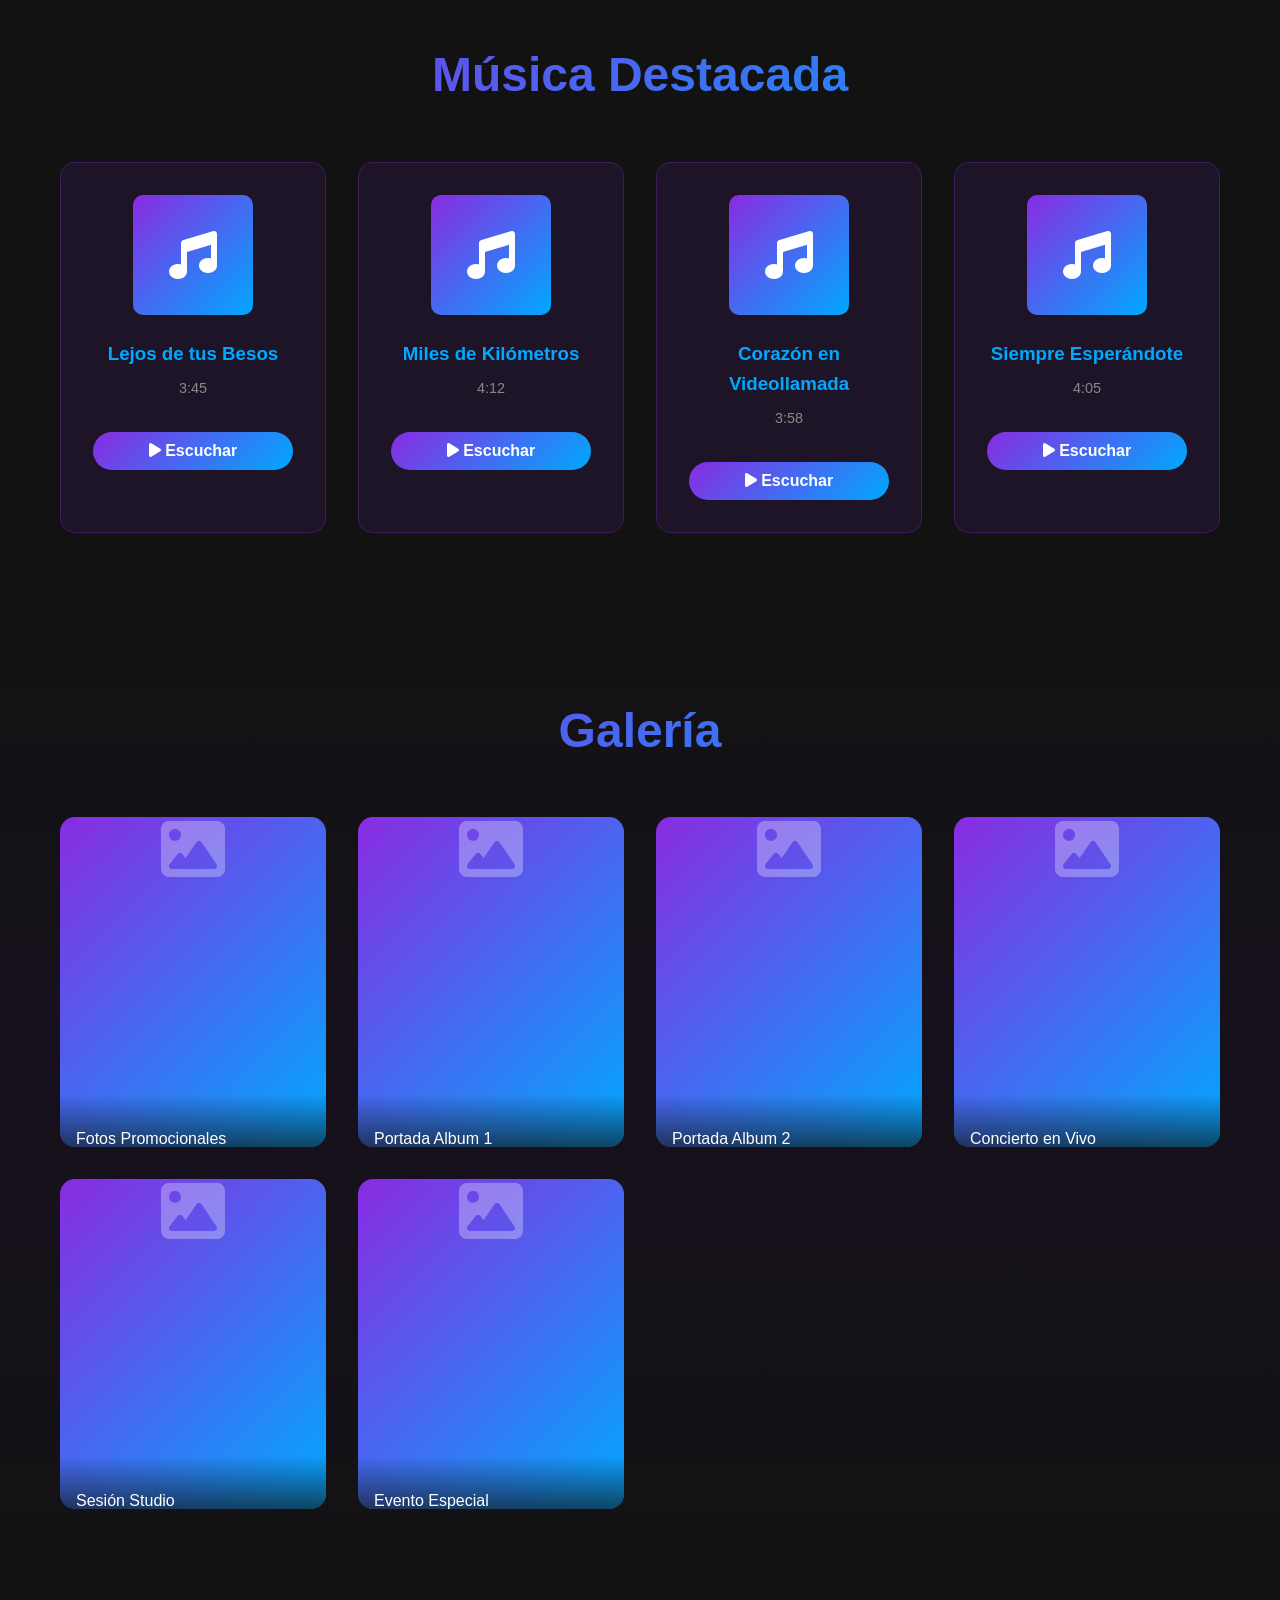
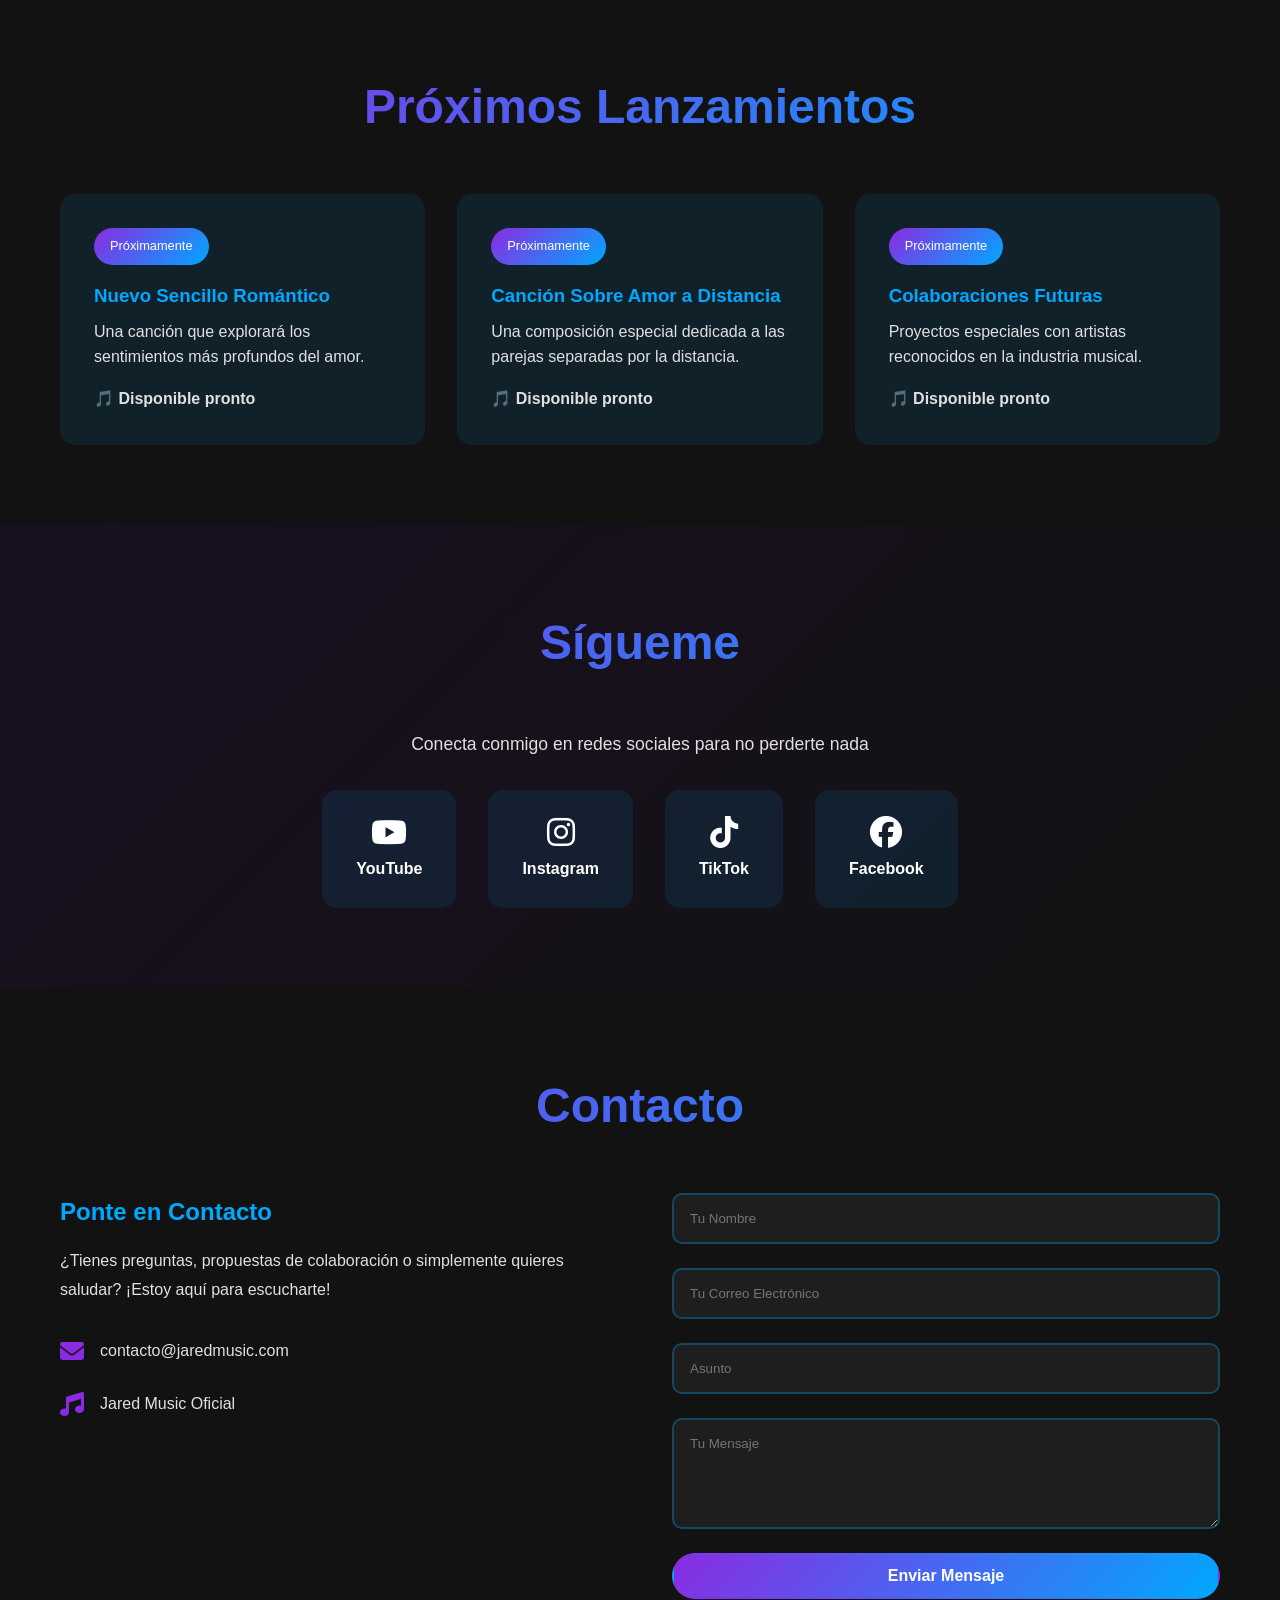
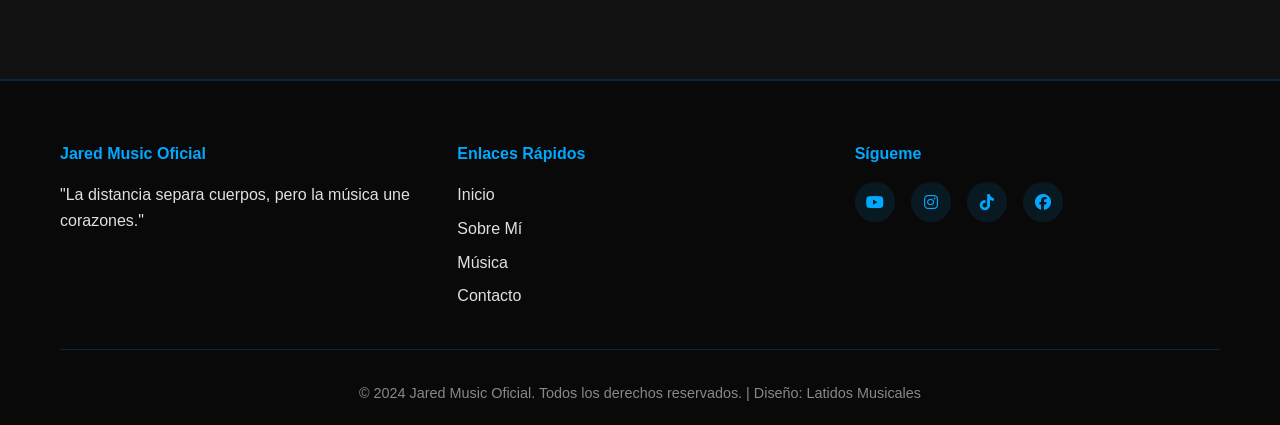
==== commit 97768753: "fix: Corregir rutas de archivos y crear versión funcional completa de Jared Music Oficial" ====
--- a/jared-music/index.html
+++ b/jared-music/index.html
@@ -10,8 +10,995 @@
     <meta property="og:description" content="Bienvenido a Jared Music Oficial. Un lugar donde cada canción cuenta una historia.">
     <meta property="og:type" content="website">
     <title>Jared Music Oficial - Convirtiendo Emociones en Melodías</title>
-    <link rel="stylesheet" href="styles.css">
     <link rel="stylesheet" href="https://cdnjs.cloudflare.com/ajax/libs/font-awesome/6.4.0/css/all.min.css">
+    <style>
+/* ===== VARIABLES GLOBALES ===== */
+:root {
+    --primary-dark: #121212;
+    --primary-black: #0a0a0a;
+    --accent-blue: #00A8FF;
+    --accent-purple: #8A2BE2;
+    --text-white: #FFFFFF;
+    --text-light: #e0e0e0;
+    --text-muted: #888888;
+    --gradient-primary: linear-gradient(135deg, #8A2BE2, #00A8FF);
+    --transition: all 0.3s ease;
+}
+
+/* ===== RESET Y ESTILOS BASE ===== */
+* {
+    margin: 0;
+    padding: 0;
+    box-sizing: border-box;
+}
+
+html {
+    scroll-behavior: smooth;
+}
+
+body {
+    font-family: 'Segoe UI', Tahoma, Geneva, Verdana, sans-serif;
+    background-color: var(--primary-dark);
+    color: var(--text-white);
+    line-height: 1.6;
+    overflow-x: hidden;
+}
+
+.container {
+    max-width: 1200px;
+    margin: 0 auto;
+    padding: 0 20px;
+}
+
+/* ===== NAVEGACIÓN ===== */
+.navbar {
+    position: fixed;
+    top: 0;
+    width: 100%;
+    background: rgba(18, 18, 18, 0.95);
+    backdrop-filter: blur(10px);
+    z-index: 1000;
+    box-shadow: 0 2px 20px rgba(0, 168, 255, 0.1);
+}
+
+.navbar-container {
+    display: flex;
+    justify-content: space-between;
+    align-items: center;
+    padding: 1rem 2rem;
+    max-width: 1200px;
+    margin: 0 auto;
+}
+
+.logo {
+    display: flex;
+    align-items: center;
+    gap: 10px;
+    font-size: 1.5rem;
+    font-weight: bold;
+    background: var(--gradient-primary);
+    -webkit-background-clip: text;
+    -webkit-text-fill-color: transparent;
+    background-clip: text;
+}
+
+.logo i {
+    color: var(--accent-blue);
+}
+
+.nav-menu {
+    display: flex;
+    list-style: none;
+    gap: 2rem;
+}
+
+.nav-link {
+    color: var(--text-white);
+    text-decoration: none;
+    transition: var(--transition);
+    font-weight: 500;
+    position: relative;
+}
+
+.nav-link::after {
+    content: '';
+    position: absolute;
+    bottom: -5px;
+    left: 0;
+    width: 0;
+    height: 2px;
+    background: var(--gradient-primary);
+    transition: var(--transition);
+}
+
+.nav-link:hover::after {
+    width: 100%;
+}
+
+.menu-toggle {
+    display: none;
+    flex-direction: column;
+    cursor: pointer;
+}
+
+.menu-toggle span {
+    width: 25px;
+    height: 3px;
+    background: var(--accent-blue);
+    margin: 5px 0;
+    transition: var(--transition);
+}
+
+/* ===== SECCIÓN HERO ===== */
+.hero {
+    margin-top: 60px;
+    min-height: 90vh;
+    background: linear-gradient(135deg, rgba(18, 18, 18, 1) 0%, rgba(42, 10, 70, 0.3) 100%);
+    display: flex;
+    align-items: center;
+    justify-content: center;
+    position: relative;
+    overflow: hidden;
+}
+
+.hero-content {
+    display: grid;
+    grid-template-columns: 1fr 1fr;
+    gap: 4rem;
+    align-items: center;
+    position: relative;
+    z-index: 2;
+    padding: 2rem;
+}
+
+.hero-text h1 {
+    font-size: 4rem;
+    margin-bottom: 1rem;
+    background: var(--gradient-primary);
+    -webkit-background-clip: text;
+    -webkit-text-fill-color: transparent;
+    background-clip: text;
+    animation: fadeInDown 0.8s ease;
+}
+
+.hero-text .subtitle {
+    font-size: 1.5rem;
+    color: var(--accent-blue);
+    margin-bottom: 1rem;
+    font-style: italic;
+}
+
+.hero-text .description {
+    font-size: 1.1rem;
+    color: var(--text-light);
+    margin-bottom: 2rem;
+    line-height: 1.8;
+}
+
+.hero-buttons {
+    display: flex;
+    gap: 1rem;
+    flex-wrap: wrap;
+}
+
+.btn {
+    padding: 12px 30px;
+    border: 2px solid transparent;
+    border-radius: 50px;
+    font-size: 1rem;
+    font-weight: bold;
+    cursor: pointer;
+    transition: var(--transition);
+    text-decoration: none;
+    display: inline-block;
+    text-align: center;
+}
+
+.btn-primary {
+    background: var(--gradient-primary);
+    color: var(--text-white);
+}
+
+.btn-primary:hover {
+    transform: translateY(-3px);
+    box-shadow: 0 10px 30px rgba(138, 43, 226, 0.4);
+}
+
+.btn-secondary {
+    border: 2px solid var(--accent-blue);
+    color: var(--accent-blue);
+    background: transparent;
+}
+
+.btn-secondary:hover {
+    background: var(--accent-blue);
+    color: var(--primary-dark);
+}
+
+.hero-visual {
+    display: flex;
+    justify-content: center;
+    align-items: center;
+}
+
+.music-logo {
+    font-size: 10rem;
+    position: relative;
+    animation: float 3s ease-in-out infinite;
+}
+
+.music-logo i:first-child {
+    color: var(--accent-blue);
+    animation: pulse 2s ease-in-out infinite;
+}
+
+.music-logo i:last-child {
+    color: var(--accent-purple);
+    position: absolute;
+    font-size: 5rem;
+    right: 0;
+    bottom: 0;
+    animation: pulse 2s ease-in-out 0.5s infinite;
+}
+
+/* ===== SECCIÓN SOBRE MÍ ===== */
+.about {
+    padding: 80px 0;
+    background: linear-gradient(180deg, var(--primary-dark) 0%, rgba(42, 10, 70, 0.2) 50%, var(--primary-dark) 100%);
+}
+
+.about h2, .featured-music h2, .gallery h2, .upcoming h2, .social h2, .contact h2, .videos h2 {
+    font-size: 3rem;
+    margin-bottom: 3rem;
+    text-align: center;
+    background: var(--gradient-primary);
+    -webkit-background-clip: text;
+    -webkit-text-fill-color: transparent;
+    background-clip: text;
+}
+
+.about-content {
+    display: grid;
+    grid-template-columns: 1fr 1fr;
+    gap: 4rem;
+    align-items: center;
+}
+
+.about-image {
+    display: flex;
+    justify-content: center;
+}
+
+.placeholder-image {
+    width: 300px;
+    height: 300px;
+    border-radius: 20px;
+    background: linear-gradient(135deg, var(--accent-purple), var(--accent-blue));
+    display: flex;
+    align-items: center;
+    justify-content: center;
+    font-size: 8rem;
+    color: rgba(255, 255, 255, 0.3);
+    box-shadow: 0 20px 60px rgba(138, 43, 226, 0.3);
+    animation: float 3s ease-in-out infinite;
+}
+
+.about-text h3 {
+    font-size: 2rem;
+    margin-bottom: 1rem;
+    color: var(--accent-blue);
+}
+
+.about-text p {
+    color: var(--text-light);
+    margin-bottom: 1rem;
+    line-height: 1.8;
+}
+
+.quote {
+    font-style: italic;
+    color: var(--accent-purple);
+    padding: 1.5rem;
+    border-left: 4px solid var(--accent-blue);
+    background: rgba(138, 43, 226, 0.1);
+    margin: 2rem 0;
+}
+
+.stats {
+    display: grid;
+    grid-template-columns: repeat(3, 1fr);
+    gap: 2rem;
+    margin-top: 2rem;
+}
+
+.stat {
+    text-align: center;
+    padding: 1.5rem;
+    background: rgba(0, 168, 255, 0.1);
+    border-radius: 10px;
+    border: 1px solid rgba(0, 168, 255, 0.3);
+}
+
+.stat h4 {
+    font-size: 2rem;
+    color: var(--accent-blue);
+    margin-bottom: 0.5rem;
+}
+
+.stat p {
+    color: var(--text-muted);
+}
+
+/* ===== SECCIÓN VIDEOS ===== */
+.videos {
+    padding: 80px 0;
+    background: var(--primary-dark);
+}
+
+.videos-grid {
+    display: grid;
+    grid-template-columns: repeat(auto-fit, minmax(350px, 1fr));
+    gap: 2rem;
+}
+
+.video-card {
+    background: rgba(0, 168, 255, 0.1);
+    border-radius: 15px;
+    overflow: hidden;
+    border: 1px solid rgba(0, 168, 255, 0.3);
+    transition: var(--transition);
+}
+
+.video-card:hover {
+    transform: translateY(-10px);
+    box-shadow: 0 20px 40px rgba(0, 168, 255, 0.2);
+    border-color: var(--accent-blue);
+}
+
+.video-wrapper {
+    position: relative;
+    width: 100%;
+    padding-bottom: 56.25%;
+    height: 0;
+    overflow: hidden;
+}
+
+.video-wrapper iframe {
+    position: absolute;
+    top: 0;
+    left: 0;
+    width: 100%;
+    height: 100%;
+}
+
+.video-card h3 {
+    padding: 1.5rem 1.5rem 0.5rem;
+    color: var(--accent-blue);
+}
+
+.video-card p {
+    padding: 0 1.5rem 1.5rem;
+    color: var(--text-light);
+}
+
+/* ===== SECCIÓN REPRODUCTOR ===== */
+.music-player-section {
+    padding: 80px 0;
+    background: linear-gradient(135deg, rgba(42, 10, 70, 0.3) 0%, var(--primary-dark) 100%);
+}
+
+.music-player {
+    background: linear-gradient(135deg, rgba(138, 43, 226, 0.2), rgba(0, 168, 255, 0.2));
+    border: 2px solid var(--accent-blue);
+    border-radius: 20px;
+    padding: 3rem;
+    max-width: 600px;
+    margin: 0 auto;
+    text-align: center;
+}
+
+.player-cover {
+    font-size: 8rem;
+    color: var(--accent-blue);
+    margin-bottom: 2rem;
+    animation: spin 20s linear infinite;
+}
+
+.player-info {
+    margin-bottom: 2rem;
+}
+
+.player-info h3 {
+    color: var(--accent-blue);
+    margin-bottom: 0.5rem;
+}
+
+.player-info p {
+    color: var(--text-muted);
+}
+
+#audioPlayer {
+    width: 100%;
+    margin-bottom: 2rem;
+}
+
+.player-controls {
+    display: flex;
+    justify-content: center;
+    gap: 2rem;
+}
+
+.control-btn {
+    background: var(--gradient-primary);
+    border: none;
+    color: white;
+    width: 50px;
+    height: 50px;
+    border-radius: 50%;
+    cursor: pointer;
+    font-size: 1.2rem;
+    transition: var(--transition);
+}
+
+.control-btn:hover {
+    transform: scale(1.1);
+}
+
+.control-btn.play-btn {
+    width: 70px;
+    height: 70px;
+    font-size: 1.5rem;
+}
+
+/* ===== SECCIÓN MÚSICA DESTACADA ===== */
+.featured-music {
+    padding: 80px 0;
+    background: var(--primary-dark);
+}
+
+.music-grid {
+    display: grid;
+    grid-template-columns: repeat(auto-fit, minmax(200px, 1fr));
+    gap: 2rem;
+}
+
+.music-card {
+    background: rgba(138, 43, 226, 0.1);
+    border: 1px solid rgba(138, 43, 226, 0.3);
+    border-radius: 15px;
+    padding: 2rem;
+    text-align: center;
+    transition: var(--transition);
+}
+
+.music-card:hover {
+    transform: translateY(-10px);
+    border-color: var(--accent-purple);
+    box-shadow: 0 20px 40px rgba(138, 43, 226, 0.2);
+}
+
+.music-cover {
+    width: 120px;
+    height: 120px;
+    background: var(--gradient-primary);
+    border-radius: 10px;
+    display: flex;
+    align-items: center;
+    justify-content: center;
+    font-size: 3rem;
+    margin: 0 auto 1.5rem;
+    animation: float 3s ease-in-out infinite;
+}
+
+.music-card h3 {
+    color: var(--accent-blue);
+    margin-bottom: 0.5rem;
+}
+
+.duration {
+    color: var(--text-muted);
+    font-size: 0.9rem;
+    margin-bottom: 1rem;
+}
+
+.btn-play {
+    width: 100%;
+    margin-top: 1rem;
+    background: linear-gradient(135deg, var(--accent-purple), var(--accent-blue));
+    border: none;
+    color: white;
+    padding: 10px 20px;
+    border-radius: 25px;
+    cursor: pointer;
+    transition: var(--transition);
+}
+
+.btn-play:hover {
+    transform: scale(1.05);
+}
+
+/* ===== SECCIÓN GALERÍA ===== */
+.gallery {
+    padding: 80px 0;
+    background: linear-gradient(180deg, var(--primary-dark) 0%, rgba(42, 10, 70, 0.2) 50%, var(--primary-dark) 100%);
+}
+
+.gallery-grid {
+    display: grid;
+    grid-template-columns: repeat(auto-fit, minmax(250px, 1fr));
+    gap: 2rem;
+}
+
+.gallery-item {
+    position: relative;
+    border-radius: 15px;
+    overflow: hidden;
+    cursor: pointer;
+}
+
+.gallery-image {
+    width: 100%;
+    padding-bottom: 100%;
+    background: linear-gradient(135deg, var(--accent-purple), var(--accent-blue));
+    display: flex;
+    align-items: center;
+    justify-content: center;
+    font-size: 4rem;
+    color: rgba(255, 255, 255, 0.3);
+    transition: var(--transition);
+    position: relative;
+}
+
+.gallery-item:hover .gallery-image {
+    transform: scale(1.1);
+    filter: brightness(1.2);
+}
+
+.gallery-item p {
+    position: absolute;
+    bottom: 0;
+    left: 0;
+    right: 0;
+    background: linear-gradient(transparent, rgba(18, 18, 18, 0.9));
+    padding: 2rem 1rem 1rem;
+    color: var(--text-white);
+    transform: translateY(20px);
+    transition: var(--transition);
+}
+
+.gallery-item:hover p {
+    transform: translateY(0);
+}
+
+/* ===== SECCIÓN PRÓXIMOS LANZAMIENTOS ===== */
+.upcoming {
+    padding: 80px 0;
+    background: var(--primary-dark);
+}
+
+.upcoming-grid {
+    display: grid;
+    grid-template-columns: repeat(auto-fit, minmax(300px, 1fr));
+    gap: 2rem;
+}
+
+.upcoming-card {
+    background: rgba(0, 168, 255, 0.1);
+    border: 2px solid transparent;
+    border-radius: 15px;
+    padding: 2rem;
+    position: relative;
+    transition: var(--transition);
+}
+
+.upcoming-card:hover {
+    border-color: var(--accent-blue);
+    transform: translateY(-10px);
+    box-shadow: 0 20px 40px rgba(0, 168, 255, 0.2);
+}
+
+.upcoming-card .date {
+    display: inline-block;
+    background: var(--gradient-primary);
+    color: white;
+    padding: 0.5rem 1rem;
+    border-radius: 20px;
+    font-size: 0.8rem;
+    margin-bottom: 1rem;
+}
+
+.upcoming-card h3 {
+    color: var(--accent-blue);
+    margin-bottom: 0.5rem;
+}
+
+.upcoming-card p {
+    color: var(--text-light);
+    line-height: 1.6;
+}
+
+.coming-soon {
+    margin-top: 1rem;
+    color: var(--accent-purple);
+    font-weight: bold;
+}
+
+/* ===== SECCIÓN REDES SOCIALES ===== */
+.social {
+    padding: 80px 0;
+    background: linear-gradient(135deg, rgba(42, 10, 70, 0.3) 0%, var(--primary-dark) 100%);
+}
+
+.social .subtitle {
+    text-align: center;
+    color: var(--text-light);
+    margin-bottom: 2rem;
+    font-size: 1.1rem;
+}
+
+.social-links {
+    display: flex;
+    justify-content: center;
+    gap: 2rem;
+    flex-wrap: wrap;
+}
+
+.social-btn {
+    display: flex;
+    flex-direction: column;
+    align-items: center;
+    gap: 0.5rem;
+    padding: 1.5rem 2rem;
+    background: rgba(0, 168, 255, 0.1);
+    border: 2px solid transparent;
+    border-radius: 15px;
+    color: var(--text-white);
+    text-decoration: none;
+    transition: var(--transition);
+    font-weight: bold;
+}
+
+.social-btn i {
+    font-size: 2rem;
+}
+
+.social-btn:hover {
+    transform: translateY(-10px);
+    border-color: var(--accent-blue);
+}
+
+/* ===== SECCIÓN CONTACTO ===== */
+.contact {
+    padding: 80px 0;
+    background: var(--primary-dark);
+}
+
+.contact-content {
+    display: grid;
+    grid-template-columns: 1fr 1fr;
+    gap: 4rem;
+}
+
+.contact-info h3 {
+    font-size: 1.5rem;
+    color: var(--accent-blue);
+    margin-bottom: 1rem;
+}
+
+.contact-info p {
+    color: var(--text-light);
+    line-height: 1.8;
+    margin-bottom: 2rem;
+}
+
+.contact-details {
+    display: flex;
+    flex-direction: column;
+    gap: 1.5rem;
+}
+
+.detail {
+    display: flex;
+    align-items: center;
+    gap: 1rem;
+}
+
+.detail i {
+    font-size: 1.5rem;
+    color: var(--accent-purple);
+}
+
+.detail p {
+    margin: 0;
+}
+
+.contact-form {
+    display: flex;
+    flex-direction: column;
+    gap: 1.5rem;
+}
+
+.form-group {
+    display: flex;
+    flex-direction: column;
+}
+
+.contact-form input,
+.contact-form textarea {
+    padding: 1rem;
+    border: 2px solid rgba(0, 168, 255, 0.3);
+    background: rgba(255, 255, 255, 0.05);
+    color: var(--text-white);
+    border-radius: 10px;
+    font-family: inherit;
+    transition: var(--transition);
+}
+
+.contact-form input:focus,
+.contact-form textarea:focus {
+    outline: none;
+    border-color: var(--accent-blue);
+    box-shadow: 0 0 10px rgba(0, 168, 255, 0.3);
+}
+
+.contact-form textarea {
+    resize: vertical;
+}
+
+/* ===== PIE DE PÁGINA ===== */
+.footer {
+    background: rgba(0, 0, 0, 0.5);
+    border-top: 2px solid rgba(0, 168, 255, 0.2);
+    padding: 60px 0 20px;
+}
+
+.footer-content {
+    display: grid;
+    grid-template-columns: repeat(auto-fit, minmax(250px, 1fr));
+    gap: 2rem;
+    margin-bottom: 2rem;
+}
+
+.footer-section h4 {
+    color: var(--accent-blue);
+    margin-bottom: 1rem;
+}
+
+.footer-section p,
+.footer-section ul {
+    color: var(--text-light);
+}
+
+.footer-section ul {
+    list-style: none;
+}
+
+.footer-section ul li {
+    margin-bottom: 0.5rem;
+}
+
+.footer-section ul li a {
+    color: var(--text-light);
+    text-decoration: none;
+    transition: var(--transition);
+}
+
+.footer-section ul li a:hover {
+    color: var(--accent-blue);
+}
+
+.footer-social {
+    display: flex;
+    gap: 1rem;
+}
+
+.footer-social a {
+    display: flex;
+    align-items: center;
+    justify-content: center;
+    width: 40px;
+    height: 40px;
+    background: rgba(0, 168, 255, 0.1);
+    border-radius: 50%;
+    color: var(--accent-blue);
+    text-decoration: none;
+    transition: var(--transition);
+}
+
+.footer-social a:hover {
+    background: var(--gradient-primary);
+    transform: translateY(-5px);
+}
+
+.footer-bottom {
+    text-align: center;
+    padding-top: 2rem;
+    border-top: 1px solid rgba(0, 168, 255, 0.2);
+    color: var(--text-muted);
+    font-size: 0.9rem;
+}
+
+/* ===== ANIMACIONES ===== */
+@keyframes fadeInDown {
+    from {
+        opacity: 0;
+        transform: translateY(-30px);
+    }
+    to {
+        opacity: 1;
+        transform: translateY(0);
+    }
+}
+
+@keyframes float {
+    0%, 100% {
+        transform: translateY(0px);
+    }
+    50% {
+        transform: translateY(-20px);
+    }
+}
+
+@keyframes pulse {
+    0%, 100% {
+        opacity: 1;
+        transform: scale(1);
+    }
+    50% {
+        opacity: 0.7;
+        transform: scale(1.1);
+    }
+}
+
+@keyframes spin {
+    from {
+        transform: rotate(0deg);
+    }
+    to {
+        transform: rotate(360deg);
+    }
+}
+
+/* ===== RESPONSIVO - TABLET ===== */
+@media (max-width: 768px) {
+    .nav-menu {
+        gap: 1rem;
+        font-size: 0.9rem;
+    }
+
+    .hero-text h1 {
+        font-size: 2.5rem;
+    }
+
+    .hero-content {
+        grid-template-columns: 1fr;
+        gap: 2rem;
+    }
+
+    .music-logo {
+        font-size: 6rem;
+    }
+
+    .about-content,
+    .contact-content {
+        grid-template-columns: 1fr;
+    }
+
+    .stats {
+        grid-template-columns: 1fr;
+    }
+
+    .about h2, .featured-music h2, .gallery h2, .upcoming h2, .social h2, .contact h2, .videos h2 {
+        font-size: 2rem;
+    }
+}
+
+/* ===== RESPONSIVO - MÓVIL ===== */
+@media (max-width: 480px) {
+    .navbar-container {
+        padding: 0.5rem 1rem;
+    }
+
+    .menu-toggle {
+        display: flex;
+    }
+
+    .nav-menu {
+        position: fixed;
+        left: -100%;
+        top: 60px;
+        flex-direction: column;
+        background-color: var(--primary-dark);
+        width: 100%;
+        text-align: center;
+        transition: 0.3s;
+        gap: 0;
+        padding: 2rem 0;
+        z-index: 999;
+    }
+
+    .nav-menu.active {
+        left: 0;
+    }
+
+    .nav-link {
+        padding: 1rem;
+        display: block;
+    }
+
+    .nav-link::after {
+        display: none;
+    }
+
+    .hero {
+        margin-top: 50px;
+        min-height: 80vh;
+    }
+
+    .hero-text h1 {
+        font-size: 1.8rem;
+    }
+
+    .hero-text .subtitle {
+        font-size: 1.1rem;
+    }
+
+    .music-logo {
+        font-size: 4rem;
+    }
+
+    .music-logo i:last-child {
+        font-size: 2.5rem;
+    }
+
+    .hero-buttons {
+        flex-direction: column;
+        gap: 0.5rem;
+    }
+
+    .btn {
+        width: 100%;
+    }
+
+    .about h2, .featured-music h2, .gallery h2, .upcoming h2, .social h2, .contact h2, .videos h2 {
+        font-size: 1.5rem;
+        margin-bottom: 1.5rem;
+    }
+
+    .about, .featured-music, .gallery, .upcoming, .videos {
+        padding: 40px 0;
+    }
+
+    .videos-grid, .music-grid, .gallery-grid, .upcoming-grid {
+        grid-template-columns: 1fr;
+    }
+
+    .contact-content {
+        gap: 2rem;
+    }
+
+    .music-player {
+        padding: 1.5rem;
+    }
+
+    .player-cover {
+        font-size: 5rem;
+    }
+
+    .social-links {
+        gap: 1rem;
+        flex-direction: column;
+    }
+
+    .social-btn {
+        width: 100%;
+    }
+
+    .footer-content {
+        grid-template-columns: 1fr;
+    }
+}
+    </style>
 </head>
 <body>
     <!-- NAVEGACIÓN -->
@@ -55,11 +1042,6 @@
                     <i class="fas fa-music"></i>
                 </div>
             </div>
-        </div>
-        <div class="hero-animation">
-            <div class="wave"></div>
-            <div class="wave"></div>
-            <div class="wave"></div>
         </div>
     </section>
 
@@ -362,6 +1344,149 @@
         </div>
     </footer>
 
-    <script src="script.js"></script>
+    <script>
+// ===== MENÚ MÓVIL =====
+const menuToggle = document.getElementById('menuToggle');
+const navMenu = document.getElementById('navMenu');
+const navLinks = document.querySelectorAll('.nav-link');
+
+menuToggle.addEventListener('click', () => {
+    navMenu.classList.toggle('active');
+});
+
+navLinks.forEach(link => {
+    link.addEventListener('click', () => {
+        navMenu.classList.remove('active');
+    });
+});
+
+// ===== REPRODUCTOR DE MÚSICA =====
+const audioPlayer = document.getElementById('audioPlayer');
+const playBtn = document.getElementById('playBtn');
+const prevBtn = document.getElementById('prevBtn');
+const nextBtn = document.getElementById('nextBtn');
+const songTitle = document.getElementById('songTitle');
+const artistName = document.getElementById('artistName');
+
+const songs = [
+    { title: 'Lejos de tus Besos', artist: 'Jared Music Oficial', url: 'https://www.soundhelix.com/examples/mp3/SoundHelix-Song-1.mp3' },
+    { title: 'Miles de Kilómetros', artist: 'Jared Music Oficial', url: 'https://www.soundhelix.com/examples/mp3/SoundHelix-Song-2.mp3' },
+    { title: 'Corazón en Videollamada', artist: 'Jared Music Oficial', url: 'https://www.soundhelix.com/examples/mp3/SoundHelix-Song-3.mp3' },
+    { title: 'Siempre Esperándote', artist: 'Jared Music Oficial', url: 'https://www.soundhelix.com/examples/mp3/SoundHelix-Song-4.mp3' }
+];
+
+let currentSongIndex = 0;
+let isPlaying = false;
+
+function loadSong(index) {
+    if (index < 0) {
+        currentSongIndex = songs.length - 1;
+    } else if (index >= songs.length) {
+        currentSongIndex = 0;
+    } else {
+        currentSongIndex = index;
+    }
+
+    const song = songs[currentSongIndex];
+    audioPlayer.src = song.url;
+    songTitle.textContent = song.title;
+    artistName.textContent = song.artist;
+}
+
+function playSong(title, index) {
+    loadSong(index - 1);
+    audioPlayer.play();
+    isPlaying = true;
+    updatePlayBtn();
+}
+
+function togglePlay() {
+    if (isPlaying) {
+        audioPlayer.pause();
+        isPlaying = false;
+    } else {
+        audioPlayer.play();
+        isPlaying = true;
+    }
+    updatePlayBtn();
+}
+
+function updatePlayBtn() {
+    if (isPlaying) {
+        playBtn.innerHTML = '<i class="fas fa-pause"></i>';
+    } else {
+        playBtn.innerHTML = '<i class="fas fa-play"></i>';
+    }
+}
+
+function prevSong() {
+    loadSong(currentSongIndex - 1);
+    if (isPlaying) {
+        audioPlayer.play();
+    }
+}
+
+function nextSong() {
+    loadSong(currentSongIndex + 1);
+    if (isPlaying) {
+        audioPlayer.play();
+    }
+}
+
+playBtn.addEventListener('click', togglePlay);
+prevBtn.addEventListener('click', prevSong);
+nextBtn.addEventListener('click', nextSong);
+
+audioPlayer.addEventListener('ended', nextSong);
+audioPlayer.addEventListener('play', () => {
+    isPlaying = true;
+    updatePlayBtn();
+});
+
+audioPlayer.addEventListener('pause', () => {
+    isPlaying = false;
+    updatePlayBtn();
+});
+
+loadSong(0);
+
+// ===== FORMULARIO DE CONTACTO =====
+const contactForm = document.getElementById('contactForm');
+
+contactForm.addEventListener('submit', function(e) {
+    e.preventDefault();
+    
+    const nombre = document.querySelector('input[placeholder="Tu Nombre"]').value;
+    const email = document.querySelector('input[placeholder="Tu Correo Electrónico"]').value;
+    const asunto = document.querySelector('input[placeholder="Asunto"]').value;
+    const mensaje = document.querySelector('textarea[placeholder="Tu Mensaje"]').value;
+
+    if (nombre && email && mensaje) {
+        alert(`¡Gracias por tu mensaje, ${nombre}!\n\nTu mensaje ha sido recibido. Pronto te contactaremos a ${email}.`);
+        contactForm.reset();
+    } else {
+        alert('Por favor, completa todos los campos requeridos.');
+    }
+});
+
+// ===== EFECTO SCROLL SUAVE =====
+document.querySelectorAll('a[href^="#"]').forEach(anchor => {
+    anchor.addEventListener('click', function (e) {
+        e.preventDefault();
+        const target = document.querySelector(this.getAttribute('href'));
+        if (target) {
+            target.scrollIntoView({
+                behavior: 'smooth',
+                block: 'start'
+            });
+        }
+    });
+});
+
+window.addEventListener('load', () => {
+    console.log('✅ Jared Music Oficial cargada correctamente');
+    console.log(`🎵 Canciones disponibles: ${songs.length}`);
+});
+    </script>
 </body>
 </html>
